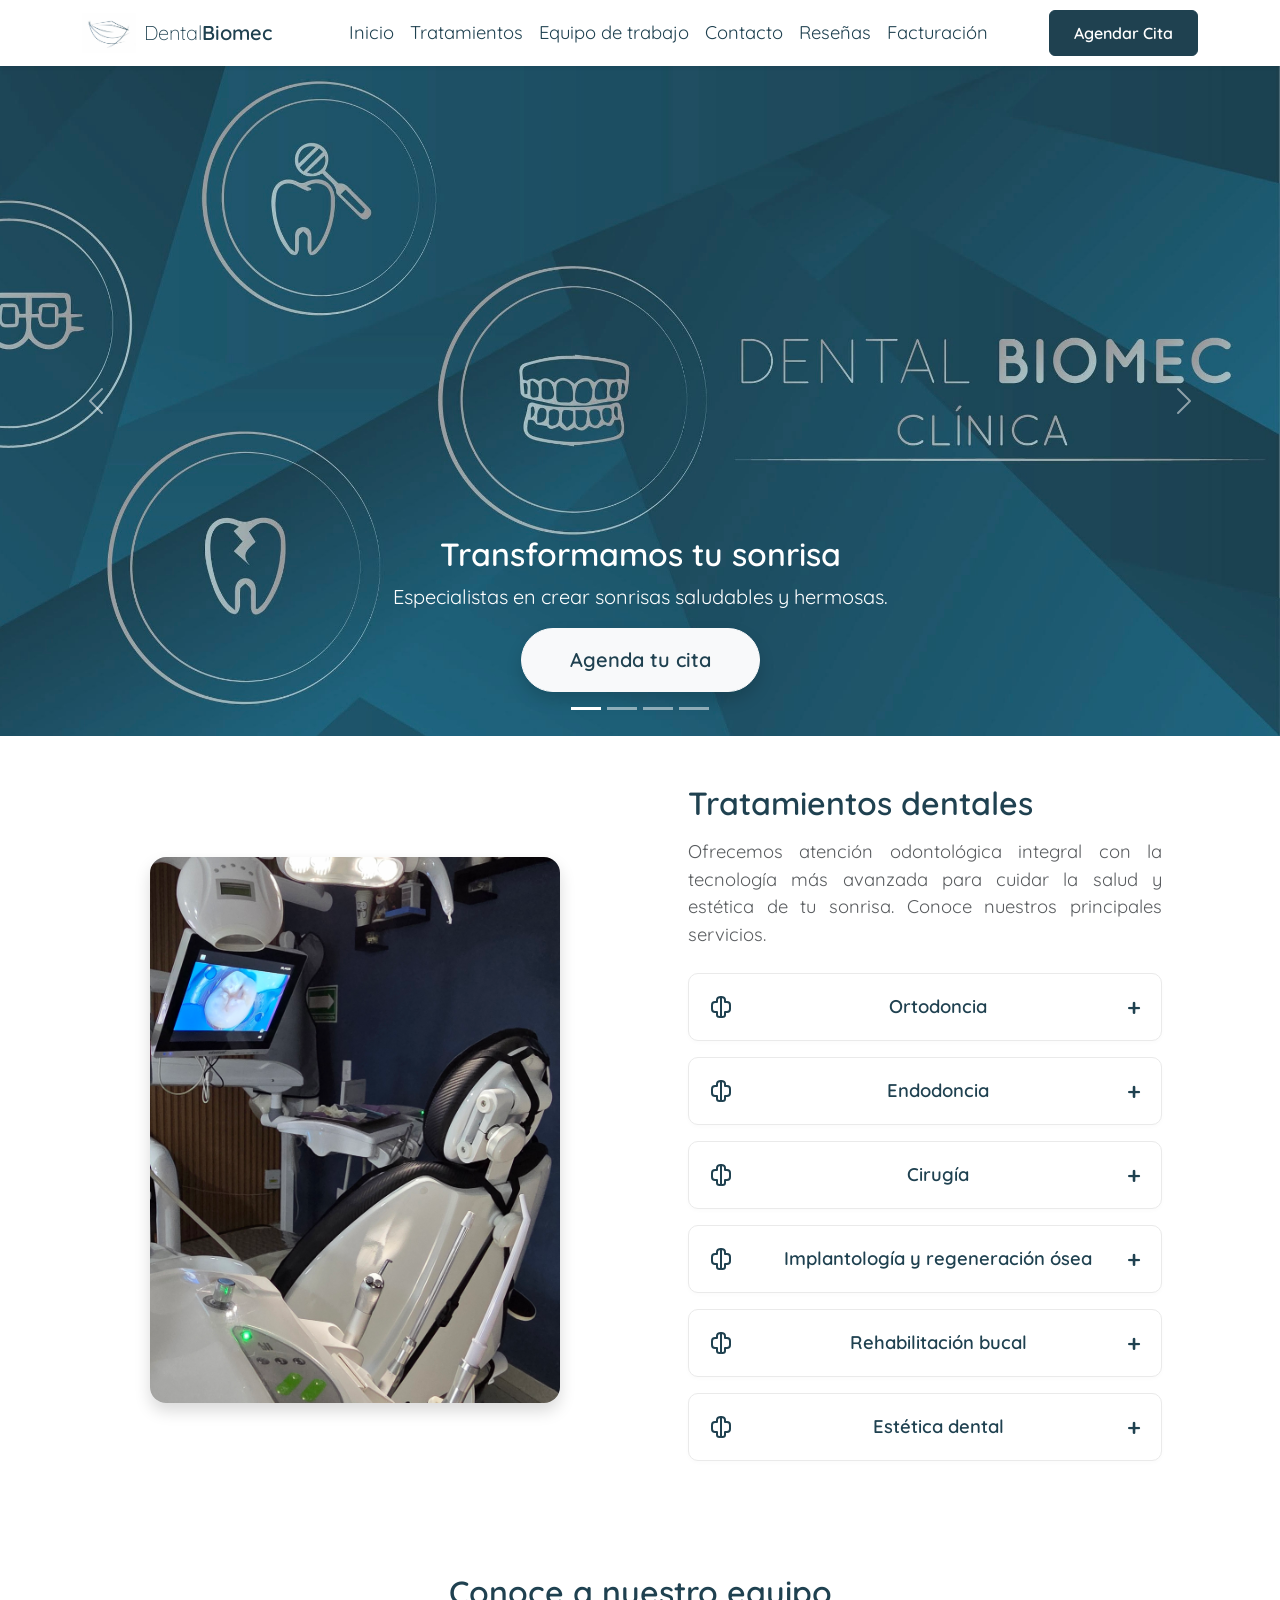
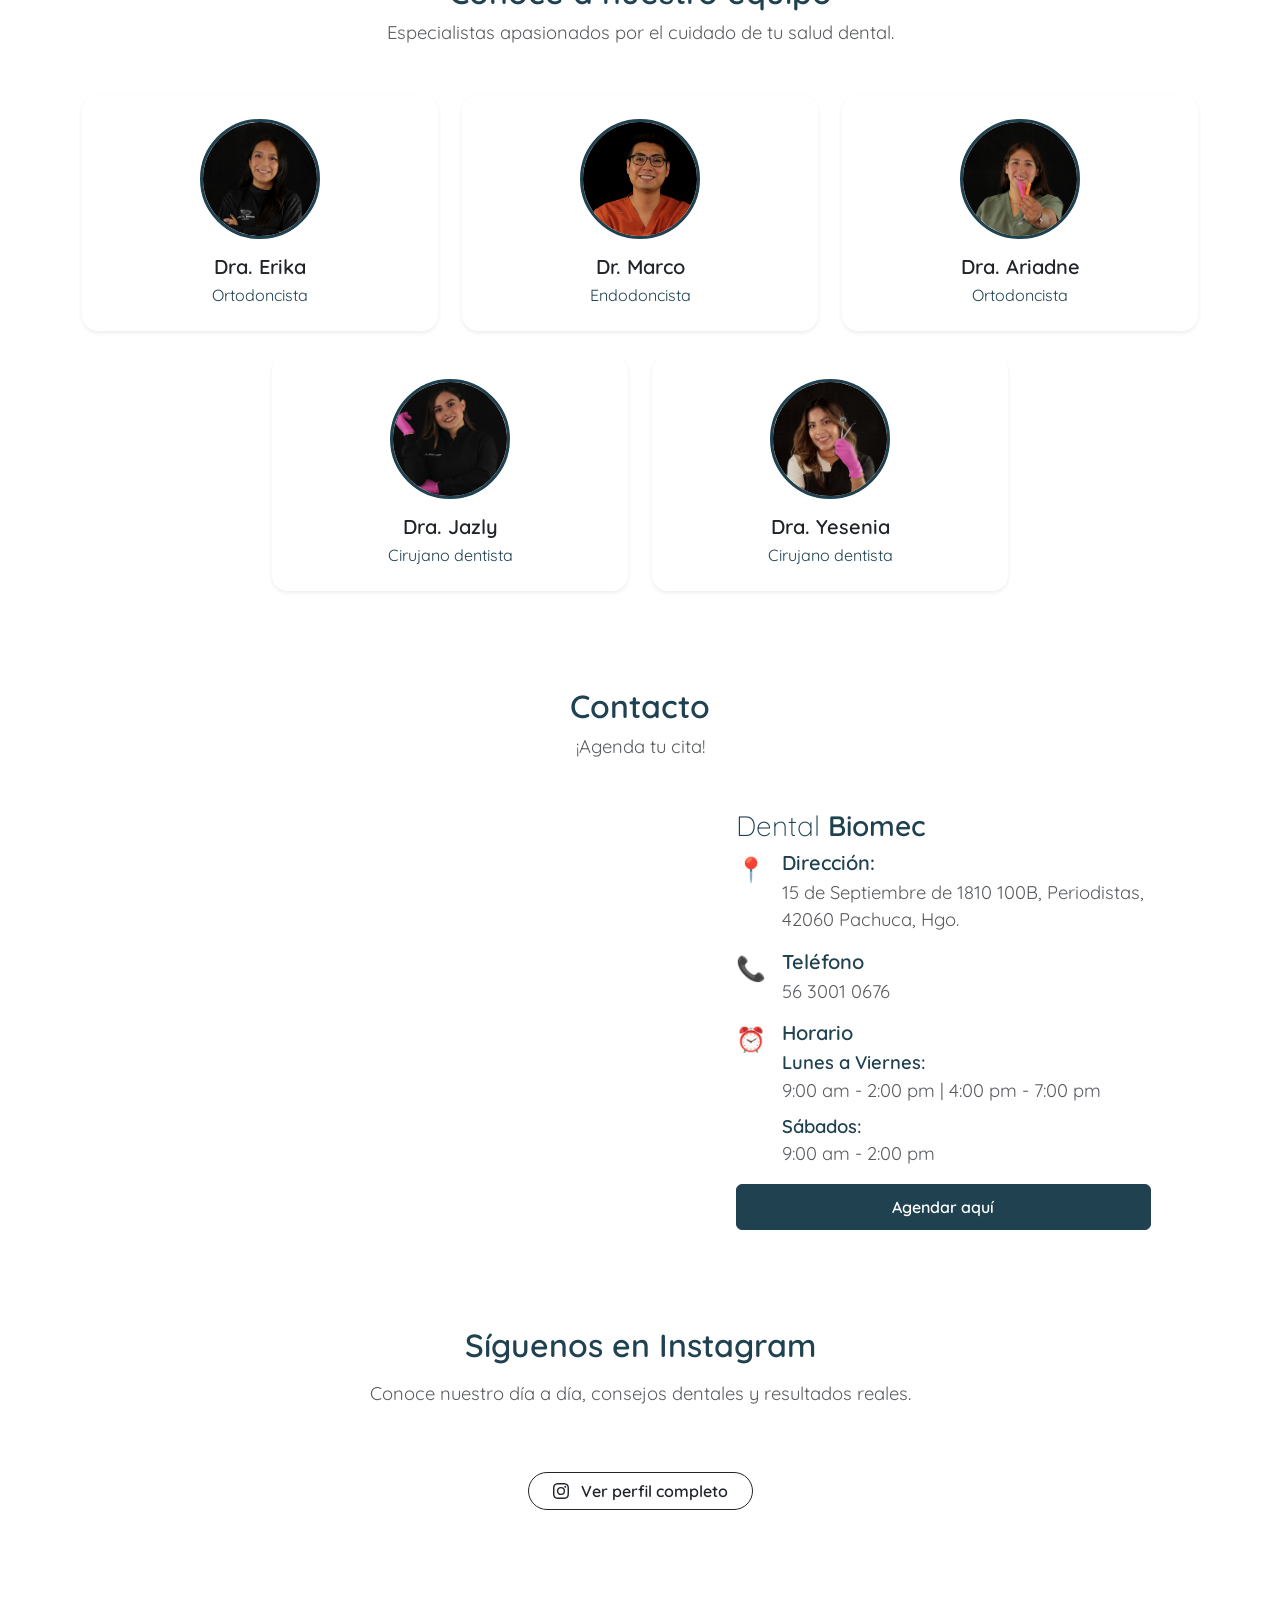
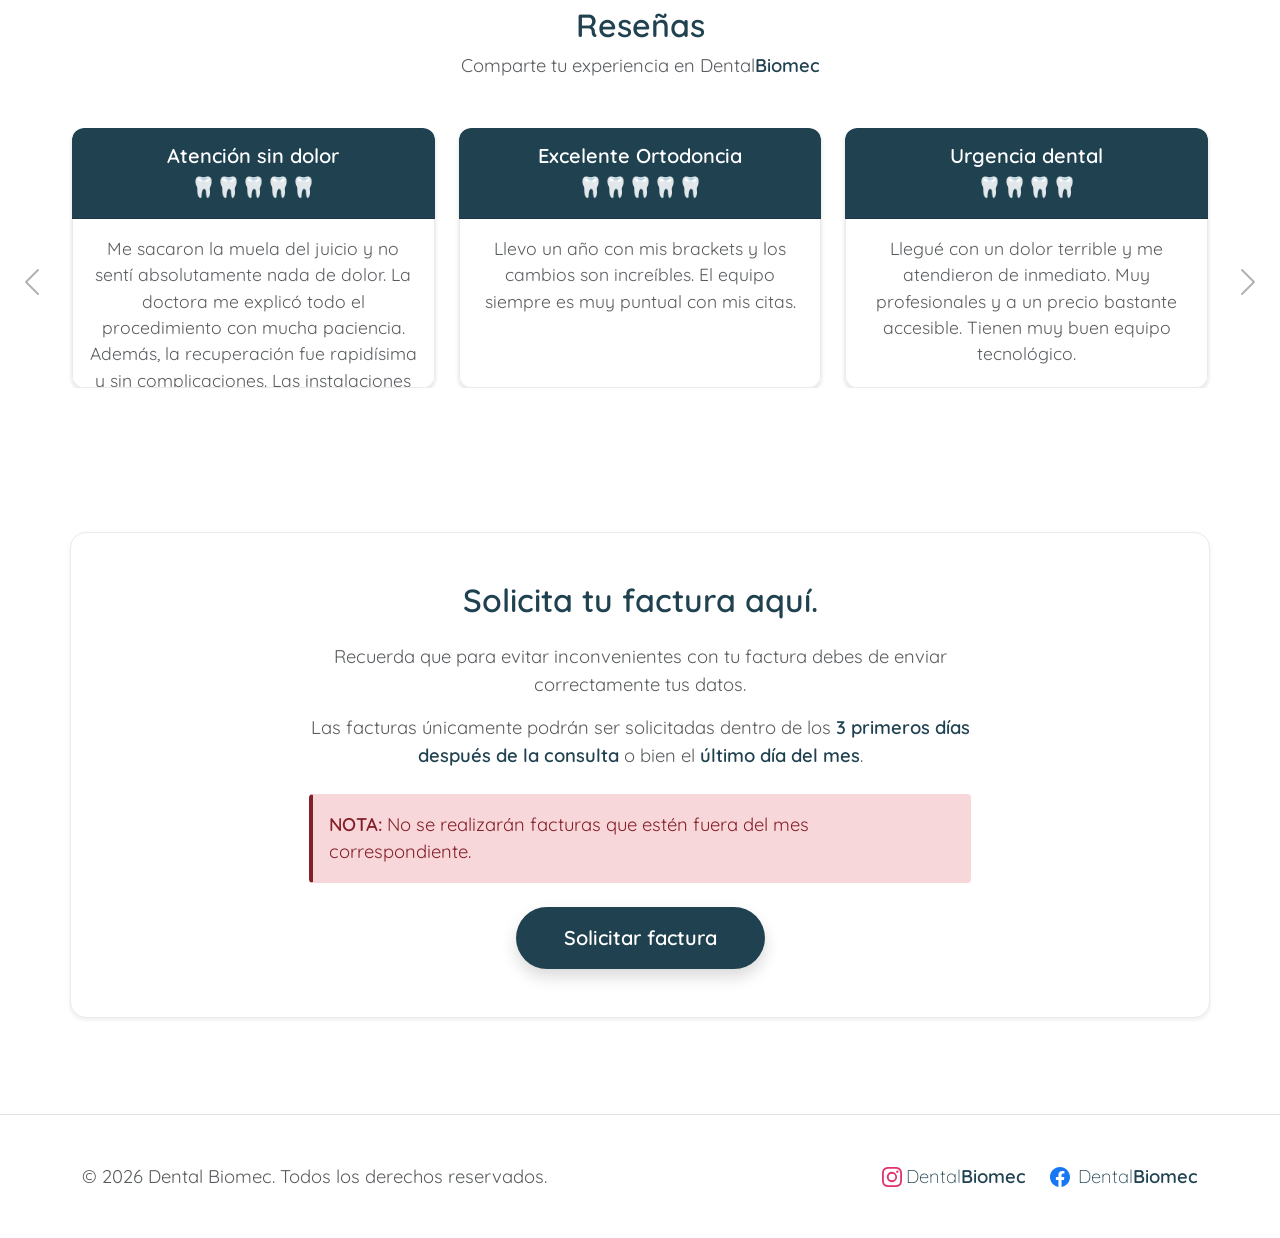
==== index.html @ e4c24759 "feat: integración de carrusel de reseñas y formulario para netlify" ====
<!DOCTYPE html>
<html lang="es">
<head>
    <meta charset="UTF-8">
    <meta name="viewport" content="width=device-width, initial-scale=1.0">
    <title>DentalBiomec</title>
    <link rel="icon" href="assets/Logo Favicon.jpeg" type="image/jpeg">
    <!-- Google Fonts: Quicksand -->
    <link rel="preconnect" href="https://fonts.googleapis.com">
    <link rel="preconnect" href="https://fonts.gstatic.com" crossorigin>
    <link href="https://fonts.googleapis.com/css2?family=Quicksand:wght@300;400;600;700&display=swap" rel="stylesheet">
    <!-- Bootstrap 5 -->
    <link href="https://cdn.jsdelivr.net/npm/bootstrap@5.3.2/dist/css/bootstrap.min.css" rel="stylesheet">
    <!-- Hoja de estilos personalizada -->
    <link rel="stylesheet" href="css/style.css">
</head>
<body>

    <!-- NavBar -->
    <nav class="navbar navbar-expand-lg bg-light sticky-top shadow-sm">
        <div class="container">
            <a class="navbar-brand fw-bold d-flex align-items-center" href="#">
                <img src="assets/Cubrebocas1.jpg" alt="Logo Dental Biomec" height="40" class="me-2">
                <span class="fw-light">Dental</span> <span class="fw-biomec">Biomec</span>
            </a>
            <button class="navbar-toggler" type="button" data-bs-toggle="collapse" data-bs-target="#navbarNav">
                <span class="navbar-toggler-icon"></span>
            </button>
            <div class="collapse navbar-collapse" id="navbarNav">
                <ul class="navbar-nav mx-auto text-center mb-2 mb-lg-0">
                    <li class="nav-item"><a class="nav-link" href="#inicio">Inicio</a></li>
                    <li class="nav-item"><a class="nav-link" href="#tratamientos">Tratamientos</a></li>
                    <li class="nav-item"><a class="nav-link" href="#equipo">Equipo de trabajo</a></li>
                    <li class="nav-item"><a class="nav-link" href="#contacto">Contacto</a></li>
                    <li class="nav-item"><a class="nav-link" href="#resenas">Reseñas</a></li>
                    <li class="nav-item"><a class="nav-link" href="#facturacion">Facturación</a></li>
                </ul>
                <div class="d-flex justify-content-center mt-3 mt-lg-0">
                    <a href="https://api.whatsapp.com/send?phone=525630010676&text=Hola!%0AMe%20interesa%20agendar%20una%20cita" target="_blank" class="btn btn-primary fw-bold">Agendar Cita</a>
                </div>
            </div>
        </div>
    </nav>

    <!-- Hero -->
    <section id="inicio" class="p-0">
        <div id="heroCarousel" class="carousel slide" data-bs-ride="carousel" data-bs-pause="hover">
            <div class="carousel-indicators">
                <button type="button" data-bs-target="#heroCarousel" data-bs-slide-to="0" class="active" aria-current="true" aria-label="Slide 1"></button>
                <button type="button" data-bs-target="#heroCarousel" data-bs-slide-to="1" aria-label="Slide 2"></button>
                <button type="button" data-bs-target="#heroCarousel" data-bs-slide-to="2" aria-label="Slide 3"></button>
                <button type="button" data-bs-target="#heroCarousel" data-bs-slide-to="3" aria-label="Slide 4"></button>
            </div>
            <!-- Imágenes -->
            <div class="carousel-inner">
                <!-- Slide 1 -->
                <div class="carousel-item active">
                    <picture>
                        <source media="(max-width: 768px)" srcset="assets/hero1-movil.jpg">
                        <img src="assets/hero1-escritorio.jpg" class="d-block w-100 media-carrusel" alt="Dental Biomec">
                    </picture>
                    <div class="carousel-caption d-flex flex-column justify-content-end align-items-center h-100" style="padding-bottom: 0.5rem;">
                        <h2 class="fw-bold text-white mb-2 d-none d-md-block">Transformamos tu sonrisa</h2>
                        <p class="fs-5 mb-0 text-white d-none d-md-block">Especialistas en crear sonrisas saludables y hermosas.</p>
                        <div class="mt-3 mb-3">
                            <a href="https://api.whatsapp.com/send?phone=525630010676&text=Hola!%0AMe%20interesa%20agendar%20una%20cita." target="_blank" class="btn btn-light btn-lg fw-bold px-5 py-3 rounded-pill shadow stretched-link" style="color: var(--azul-logo);">Agenda tu cita</a>
                        </div>
                    </div>
                </div>
                <!-- Slide 2 -->
                <div class="carousel-item">
                    <video src="assets/hero2-movil.mp4" class="d-block w-100 d-md-none media-carrusel" autoplay loop muted playsinline></video>
                    <video src="assets/hero2-escritorio.mp4" class="d-block w-100 d-none d-md-block" autoplay loop muted playsinline style="aspect-ratio:  1200 / 628;object-fit: cover;"></video>
                    <a href="https://api.whatsapp.com/send?phone=525630010676&text=Hola!%0AQuiero%20informaci%C3%B3n%20sobre%20la%20promoci%C3%B3n%20de%20Limpieza%20Dental." target="_blank" class="stretched-link"></a>
                    <div class="carousel-caption d-none d-md-block" style="bottom: 12%;">
                        <span class="btn btn-light btn-lg fw-bold px-5 py-3 rounded-pill shadow">Información</span>
                    </div>
                </div>
                <!-- Slide 3 -->
                <div class="carousel-item">
                    <video src="assets/hero3-movil.mp4" class="d-block w-100 d-md-none media-carrusel" autoplay loop muted playsinline></video>
                    <video src="assets/hero3-escritorio.mp4" class="d-block w-100 d-none d-md-block" autoplay loop muted playsinline style="aspect-ratio:  1200 / 628;object-fit: cover;"></video>
                    <a href="https://api.whatsapp.com/send?phone=525630010676&text=Hola!%0AQuiero%20informaci%C3%B3n%20sobre%20la%20promoci%C3%B3n%20de%20la%20Cirug%C3%ADa%20de%203er%20Molar." target="_blank" class="stretched-link"></a>
                    <div class="carousel-caption d-none d-md-block" style="bottom: 10%;">
                        <span class="btn btn-light btn-lg fw-bold px-5 py-3 rounded-pill shadow">Información</span>
                    </div>
                </div>
                <!-- Slide 4 -->
                <div class="carousel-item">
                    <video src="assets/hero4-movil.mp4" class="d-block w-100 d-md-none media-carrusel" autoplay loop muted playsinline></video>
                    <video src="assets/hero4-escritorio.mp4" class="d-block w-100 d-none d-md-block" autoplay loop muted playsinline style="aspect-ratio:  1200 / 628;object-fit: cover;"></video>
                    <a href="https://api.whatsapp.com/send?phone=525630010676&text=Hola!%0AQuiero%20informaci%C3%B3n%20sobre%20la%20promoci%C3%B3n%20de%20Ortodoncia." target="_blank" class="stretched-link"></a>
                    <div class="carousel-caption d-none d-md-block" style="bottom: 18%; margin-left: 7%;">
                        <span class="btn btn-light btn-lg fw-bold px-4 py-2 rounded-pill shadow">Información</span>
                    </div>
                </div>
            </div>

            <!-- Controles -->
            <button class="carousel-control-prev" type="button" data-bs-target="#heroCarousel" data-bs-slide="prev">
                <span class="carousel-control-prev-icon" aria-hidden="true"></span>
                <span class="visually-hidden">Anterior</span>
            </button>
            <button class="carousel-control-next" type="button" data-bs-target="#heroCarousel" data-bs-slide="next">
                <span class="carousel-control-next-icon" aria-hidden="true"></span>
                <span class="visually-hidden">Siguiente</span>
            </button>
            
        </div>
    </section>

    <!-- SECCIONES (Servicios, Casos, etc.) -->
     <!--  Tratamientos -->
    <section id="tratamientos" class="py-5 bg-white">
        <div class="container">
            <div class="row align-items-center">
                <div class="col-lg-6 mb-4 mb-lg-0 order-2 order-lg-1 text-center">
                    <img src="assets/fotoTratamientos.jpg" alt="Tratamientos" class="img-menu-tratamientos shadow">
                </div>
                <div class="col-lg-6 px-lg-5 order-1 order-lg-2 mb-4 mb-lg-0">
                    <h2 class="fw-bold mb-3">Tratamientos dentales</h2>
                    <p class="text-muted texto-justificado mb-4">
                        Ofrecemos atención odontológica integral con la tecnología más avanzada para cuidar la salud y estética de tu sonrisa. Conoce nuestros principales servicios.
                    </p>

                    <ul class="list-unstyled">
                        <li class="mb-3">
                            <a href="#" class="btn-tratamiento" data-bs-toggle="modal" data-bs-target="#modalOrtodoncia">
                                <svg xmlns="http://www.w3.org/2000/svg" width="24" height="24" viewBox="0 0 24 24" fill="none" stroke="currentColor" stroke-width="2" stroke-linecap="round" stroke-linejoin="round" class="me-3 text-detalle flex-shrink-0"><path d="M12 2C9.5 2 8 3 8 5V7H6C4 7 3 8 3 10V14C3 16 4 17 6 17H8V20C8 21.5 9.5 22 10.5 22H11C11.5 22 12 21.5 12 21C12 21.5 12.5 22 13 22H13.5C14.5 22 16 21.5 16 20V17H18C20 17 21 16 21 14V10C21 8 20 7 18 7H16V5C16 3 14.5 2 12 2Z"></path><path d="M12 2V22"></path></svg>
                                <span class="fw-bold texto-tratamiento">Ortodoncia</span>
                                <span class="fs-4 fw-bold text-detalle">+</span>
                            </a>
                        </li>
                        <li class="mb-3">
                            <a href="#" class="btn-tratamiento" data-bs-toggle="modal" data-bs-target="#modalEndodoncia">
                                <svg xmlns="http://www.w3.org/2000/svg" width="24" height="24" viewBox="0 0 24 24" fill="none" stroke="currentColor" stroke-width="2" stroke-linecap="round" stroke-linejoin="round" class="me-3 text-detalle flex-shrink-0"><path d="M12 2C9.5 2 8 3 8 5V7H6C4 7 3 8 3 10V14C3 16 4 17 6 17H8V20C8 21.5 9.5 22 10.5 22H11C11.5 22 12 21.5 12 21C12 21.5 12.5 22 13 22H13.5C14.5 22 16 21.5 16 20V17H18C20 17 21 16 21 14V10C21 8 20 7 18 7H16V5C16 3 14.5 2 12 2Z"></path><path d="M12 2V22"></path></svg>
                                <span class="fw-bold texto-tratamiento">Endodoncia</span>
                                <span class="fs-4 fw-bold text-detalle">+</span>
                            </a>
                        </li>
                        <li class="mb-3">
                            <a href="#" class="btn-tratamiento" data-bs-toggle="modal" data-bs-target="#modalCirugia">
                                <svg xmlns="http://www.w3.org/2000/svg" width="24" height="24" viewBox="0 0 24 24" fill="none" stroke="currentColor" stroke-width="2" stroke-linecap="round" stroke-linejoin="round" class="me-3 text-detalle flex-shrink-0"><path d="M12 2C9.5 2 8 3 8 5V7H6C4 7 3 8 3 10V14C3 16 4 17 6 17H8V20C8 21.5 9.5 22 10.5 22H11C11.5 22 12 21.5 12 21C12 21.5 12.5 22 13 22H13.5C14.5 22 16 21.5 16 20V17H18C20 17 21 16 21 14V10C21 8 20 7 18 7H16V5C16 3 14.5 2 12 2Z"></path><path d="M12 2V22"></path></svg>
                                <span class="fw-bold texto-tratamiento">Cirugía</span>
                                <span class="fs-4 fw-bold text-detalle">+</span>
                            </a>
                        </li>
                        <li class="mb-3">
                            <a href="#" class="btn-tratamiento" data-bs-toggle="modal" data-bs-target="#modalImplantologia">
                                <svg xmlns="http://www.w3.org/2000/svg" width="24" height="24" viewBox="0 0 24 24" fill="none" stroke="currentColor" stroke-width="2" stroke-linecap="round" stroke-linejoin="round" class="me-3 text-detalle flex-shrink-0"><path d="M12 2C9.5 2 8 3 8 5V7H6C4 7 3 8 3 10V14C3 16 4 17 6 17H8V20C8 21.5 9.5 22 10.5 22H11C11.5 22 12 21.5 12 21C12 21.5 12.5 22 13 22H13.5C14.5 22 16 21.5 16 20V17H18C20 17 21 16 21 14V10C21 8 20 7 18 7H16V5C16 3 14.5 2 12 2Z"></path><path d="M12 2V22"></path></svg>
                                <span class="fw-bold texto-tratamiento">Implantología y regeneración ósea</span>
                                <span class="fs-4 fw-bold text-detalle">+</span>
                            </a>
                        </li>
                        <li class="mb-3">
                            <a href="#" class="btn-tratamiento" data-bs-toggle="modal" data-bs-target="#modalRehabilitacionBucal">
                                <svg xmlns="http://www.w3.org/2000/svg" width="24" height="24" viewBox="0 0 24 24" fill="none" stroke="currentColor" stroke-width="2" stroke-linecap="round" stroke-linejoin="round" class="me-3 text-detalle flex-shrink-0"><path d="M12 2C9.5 2 8 3 8 5V7H6C4 7 3 8 3 10V14C3 16 4 17 6 17H8V20C8 21.5 9.5 22 10.5 22H11C11.5 22 12 21.5 12 21C12 21.5 12.5 22 13 22H13.5C14.5 22 16 21.5 16 20V17H18C20 17 21 16 21 14V10C21 8 20 7 18 7H16V5C16 3 14.5 2 12 2Z"></path><path d="M12 2V22"></path></svg>
                                <span class="fw-bold texto-tratamiento">Rehabilitación bucal</span>
                                <span class="fs-4 fw-bold text-detalle">+</span>
                            </a>
                        </li>
                        <li class="mb-3">
                            <a href="#" class="btn-tratamiento" data-bs-toggle="modal" data-bs-target="#modalEstetica">
                                <svg xmlns="http://www.w3.org/2000/svg" width="24" height="24" viewBox="0 0 24 24" fill="none" stroke="currentColor" stroke-width="2" stroke-linecap="round" stroke-linejoin="round" class="me-3 text-detalle flex-shrink-0"><path d="M12 2C9.5 2 8 3 8 5V7H6C4 7 3 8 3 10V14C3 16 4 17 6 17H8V20C8 21.5 9.5 22 10.5 22H11C11.5 22 12 21.5 12 21C12 21.5 12.5 22 13 22H13.5C14.5 22 16 21.5 16 20V17H18C20 17 21 16 21 14V10C21 8 20 7 18 7H16V5C16 3 14.5 2 12 2Z"></path><path d="M12 2V22"></path></svg>
                                <span class="fw-bold texto-tratamiento">Estética dental</span>
                                <span class="fs-4 fw-bold text-detalle">+</span>
                            </a>
                        </li>
                    </ul>
                </div>
            </div>
        </div>

        <!-- Modales -->
        <!-- Modal Ortodoncia -->
        <div class="modal fade" id="modalOrtodoncia" tabindex="-1" aria-hidden="true">
            <div class="modal-dialog modal-lg modal-dialog-centered">
                <div class="modal-content border-0 shadow">                    
                    <div class="modal-header align-items-center text-white py-3 position-relative" style="background-color: var(--azul-logo);">
                        <div class="w-100 text-center">
                            <h5 class="modal-title fw-bold mb-0">Ortodoncia</h5>
                        </div>
                        <button type="button" class="btn-close btn-close-white" data-bs-dismiss="modal" aria-label="Cerrar"></button>
                    </div>
                    <div class="modal-body p-4 texto-justificado">
                        <p class="text-muted mb-4">
                            Contamos con diferentes alternativas de tratamiento, adaptadas a las necesidades de cada paciente, sus objetivos y las características de su sonrisa. Selecciona una opción para conocer más:
                        </p>
                        <div class="row g-2 mt-4">
                            <div class="col-6 col-md-3">
                                <button class="btn btn-institucional w-100 h-100 py-2 px-3 shadow-sm fw-bold d-flex justify-content-between align-items-center" style="font-size: 1.2rem;" data-bs-toggle="modal" data-bs-target="#modalMetalicos">
                                    <span>Metálicos</span>
                                    <span class="fs-5 lh-1">+</span>
                                </button>
                            </div>
                            <div class="col-6 col-md-3">
                                <button class="btn btn-institucional w-100 h-100 py-2 px-3 shadow-sm fw-bold d-flex justify-content-between align-items-center" style="font-size: 1.2rem;" data-bs-toggle="modal" data-bs-target="#modalEsteticos">
                                    <span>Estéticos</span>
                                    <span class="fs-5 lh-1">+</span>
                                </button>
                            </div>
                            <div class="col-6 col-md-3">
                                <button class="btn btn-institucional w-100 h-100 py-2 px-3 shadow-sm fw-bold d-flex justify-content-between align-items-center" style="font-size: 1.2rem;" data-bs-toggle="modal" data-bs-target="#modalAutoligados">
                                    <span>Autoligados</span>
                                    <span class="fs-5 lh-1">+</span>
                                </button>
                            </div>
                            <div class="col-6 col-md-3">
                                <button class="btn btn-institucional w-100 h-100 py-2 px-3 shadow-sm fw-bold d-flex justify-content-between align-items-center" style="font-size: 1.2rem;" data-bs-toggle="modal" data-bs-target="#modalAlineadores">
                                    <span>Alineadores</span>
                                    <span class="fs-5 lh-1">+</span>
                                </button>
                            </div>
                        </div>
                    </div>
                </div>
            </div>
        </div>
        <!-- Sub-modales de brackets -->
        <!-- Sub-modal Metálicos -->
        <div class="modal fade" id="modalMetalicos" tabindex="-1" aria-hidden="true">
            <div class="modal-dialog modal-dialog-centered modal-lg">
                <div class="modal-content border-0 shadow">
                    <div class="modal-header text-white position-relative py-3" style="background-color: var(--azul-logo);">
                        <div class="w-100 text-center">
                            <h5 class="modal-title fw-bold mb-0">Brackets Metálicos</h5>
                        </div>
                        <button type="button" class="btn-close btn-close-white position-absolute top-50 translate-middle-y end-0 me-3 m-0" data-bs-dismiss="modal" aria-label="Cerrar"></button>
                    </div>
                    <div class="modal-body p-4">
                        <div class="row align-items-center">
                            <div class="col-md-7 mb-4 mb-md-0 texto-justificado">
                                <p class="text-muted mb-4">Una opción eficaz y versátil para corregir diferentes problemas de alineación dental y mordida.</p>
                            </div>
                            <div class="col-md-5 text-center">
                                <img src="assets/fotoMetalicos.jpg" class="img-fluid rounded-4 shadow-sm" alt="Brackets Metálicos">
                            </div>
                        </div>
                        <div class="text-center mt-4">
                            <button class="btn btn-institucional btn-sm fw-bold px-3 py-2" style="font-size: 1.1rem;" data-bs-toggle="modal" data-bs-target="#modalOrtodoncia">
                                Volver a Ortodoncia
                            </button>
                        </div>
                    </div>
                </div>
            </div>
        </div>
        <!-- Sub-modal Estéticos -->
        <div class="modal fade" id="modalEsteticos" tabindex="-1" aria-hidden="true">
            <div class="modal-dialog modal-dialog-centered modal-lg">
                <div class="modal-content border-0 shadow">
                    <div class="modal-header text-white position-relative py-3" style="background-color: var(--azul-logo);">
                        <div class="w-100 text-center">
                            <h5 class="modal-title fw-bold mb-0">Brackets Estéticos</h5>
                        </div>
                        <button type="button" class="btn-close btn-close-white position-absolute top-50 translate-middle-y end-0 me-3 m-0" data-bs-dismiss="modal" aria-label="Cerrar"></button>
                    </div>
                    <div class="modal-body p-4">
                        <div class="row align-items-center">
                            <div class="col-md-7 mb-4 mb-md-0 texto-justificado">
                                <p class="text-muted mb-4">Diseñados para ofrecer una apariencia más discreta durante el tratamiento.</p>
                            </div>
                            <div class="col-md-5 text-center">
                                <img src="assets/fotoEsteticos.jpg" class="img-fluid rounded-4 shadow-sm" alt="Brackets Estéticos">
                            </div>
                        </div>
                        <div class="text-center mt-4">
                            <button class="btn btn-institucional btn-sm fw-bold px-3 py-2" style="font-size: 1.1rem;" data-bs-toggle="modal" data-bs-target="#modalOrtodoncia">
                                Volver a Ortodoncia
                            </button>
                        </div>
                    </div>
                </div>
            </div>
        </div>
        <!-- Sub-modal Autoligados -->
        <div class="modal fade" id="modalAutoligados" tabindex="-1" aria-hidden="true">
            <div class="modal-dialog modal-dialog-centered modal-lg">
                <div class="modal-content border-0 shadow">
                    <div class="modal-header text-white position-relative py-3" style="background-color: var(--azul-logo);">
                        <div class="w-100 text-center">
                            <h5 class="modal-title fw-bold mb-0">Brackets Autoligados</h5>
                        </div>
                        <button type="button" class="btn-close btn-close-white position-absolute top-50 translate-middle-y end-0 me-3 m-0" data-bs-dismiss="modal" aria-label="Cerrar"></button>
                    </div>
                    <div class="modal-body p-4">
                        <div class="row align-items-center">
                            <div class="col-md-7 mb-4 mb-md-0 texto-justificado">
                                <p class="text-muted mb-4">Utilizan un sistema de sujeción del arco que puede facilitar determinados aspectos de la mecánica ortodóntica.</p>
                            </div>
                            <div class="col-md-5 text-center">
                                <img src="assets/fotoAutoligados.jpg" class="img-fluid rounded-4 shadow-sm" alt="Brackets Autoligados">
                            </div>
                        </div>
                        <div class="text-center mt-4">
                            <button class="btn btn-institucional btn-sm fw-bold px-3 py-2" style="font-size: 1.1rem;" data-bs-toggle="modal" data-bs-target="#modalOrtodoncia">
                                Volver a Ortodoncia
                            </button>
                        </div>
                    </div>
                </div>
            </div>
        </div>
        <!-- Sub-modal Alineadores -->
        <div class="modal fade" id="modalAlineadores" tabindex="-1" aria-hidden="true">
            <div class="modal-dialog modal-dialog-centered modal-lg">
                <div class="modal-content border-0 shadow">
                    <div class="modal-header text-white position-relative py-3" style="background-color: var(--azul-logo);">
                        <div class="w-100 text-center">
                            <h5 class="modal-title fw-bold mb-0">Alineadores Transparentes</h5>
                        </div>
                        <button type="button" class="btn-close btn-close-white position-absolute top-50 translate-middle-y end-0 me-3 m-0" data-bs-dismiss="modal" aria-label="Cerrar"></button>
                    </div>
                    <div class="modal-body p-4">
                        <div class="row align-items-center">
                            <div class="col-md-7 mb-4 mb-md-0 texto-justificado">
                                <p class="text-muted mb-4">Una alternativa removible y discreta que permite mover los dientes de manera progresiva mediante férulas personalizadas.</p>
                            </div>
                            <div class="col-md-5 text-center">
                                <img src="assets/fotoAlineadores.jpg" class="img-fluid rounded-4 shadow-sm" alt="Alineadores Transparentes">
                            </div>
                        </div>
                        <div class="text-center mt-4">
                            <button class="btn btn-institucional btn-sm fw-bold px-3 py-2" style="font-size: 1.1rem;" data-bs-toggle="modal" data-bs-target="#modalOrtodoncia">
                                Volver a Ortodoncia
                            </button>
                        </div>
                    </div>
                </div>
            </div>
        </div>

        <!-- Modal Endodoncia -->
        <div class="modal fade" id="modalEndodoncia" tabindex="-1" aria-hidden="true">
            <div class="modal-dialog modal-lg modal-dialog-centered">
                <div class="modal-content border-0 shadow">                    
                    <div class="modal-header align-items-center text-white py-3 position-relative" style="background-color: var(--azul-logo);">
                        <div class="w-100 text-center">
                            <h5 class="modal-title fw-bold mb-0">Endodoncia</h5>
                        </div>
                        <button type="button" class="btn-close btn-close-white" data-bs-dismiss="modal" aria-label="Cerrar"></button>
                    </div>
                    <div class="modal-body p-4">
                        <div class="row align-items-center">
                            <div class="col-md-7 mb-4 mb-md-0 texto-justificado">
                                <p class="text-muted mb-4">
                                    Contamos con especialistas en <strong style="color: var(--texto-azul);">endodoncia</strong> dedicados al diagnóstico y tratamiento de las enfermedades que afectan la pulpa dental, con el objetivo de conservar tus dientes naturales siempre que sea posible.
                                </p>
                                <p class="text-muted mb-0">
                                    Mediante tratamientos especializados, como la endodoncia (tratamiento de conductos), buscamos eliminar la infección, aliviar las molestias y preservar la función del diente.
                                </p>
                            </div>
                            <div class="col-md-5 text-center">
                                <img src="assets/fotoEndodoncia.jpeg" class="img-tratamiento-modal rounded-4 shadow-sm" alt="Endodoncia">
                            </div>
                        </div>
                    </div>
                </div>
            </div>
        </div>
        <!-- Modal Cirugía -->
        <div class="modal fade" id="modalCirugia" tabindex="-1" aria-hidden="true">
            <div class="modal-dialog modal-lg modal-dialog-centered">
                <div class="modal-content border-0 shadow">                    
                    <div class="modal-header align-items-center text-white py-3 position-relative" style="background-color: var(--azul-logo);">
                        <div class="w-100 text-center">
                            <h5 class="modal-title fw-bold mb-0">Cirugía</h5>
                        </div>
                        <button type="button" class="btn-close btn-close-white" data-bs-dismiss="modal" aria-label="Cerrar"></button>
                    </div>
                    <div class="modal-body p-4">
                        <div class="row align-items-center">
                            <div class="col-md-7 mb-4 mb-md-0 texto-justificado">
                                <p class="text-muted mb-4">
                                    Algunas condiciones dentales requieren procedimientos quirúrgicos para cuidar tu salud y prevenir complicaciones. Entre los procedimientos que podemos atender se encuentran:
                                </p>
                                <ul class="list-unstyled text-muted mb-4">
                                    <li class="mb-3 d-flex align-items-start">
                                        <svg class="me-2 mt-1 flex-shrink-0" style="color: var(--azul-logo);" width="18" height="18" viewBox="0 0 16 16" fill="currentColor" xmlns="http://www.w3.org/2000/svg">
                                            <path fill-rule="evenodd" d="M10.97 4.97a.75.75 0 0 1 1.07 1.05l-3.99 4.99a.75.75 0 0 1-1.08.02L4.324 8.384a.75.75 0 1 1 1.06-1.06l2.094 2.093 3.473-4.425a.267.267 0 0 1 .02-.022z"/>
                                        </svg>
                                        <span><strong style="color: var(--texto-azul);">Extracción de terceros molares</strong> o muelas del juicio.</span>
                                    </li>
                                    <li class="mb-3 d-flex align-items-start">
                                        <svg class="me-2 mt-1 flex-shrink-0" style="color: var(--azul-logo);" width="18" height="18" viewBox="0 0 16 16" fill="currentColor" xmlns="http://www.w3.org/2000/svg">
                                            <path fill-rule="evenodd" d="M10.97 4.97a.75.75 0 0 1 1.07 1.05l-3.99 4.99a.75.75 0 0 1-1.08.02L4.324 8.384a.75.75 0 1 1 1.06-1.06l2.094 2.093 3.473-4.425a.267.267 0 0 1 .02-.022z"/>
                                        </svg>
                                        <span><strong style="color: var(--texto-azul);">Cirugía para la extracción de dientes retenidos</strong>, según valoración.</span>
                                    </li>
                                    <li class="mb-0 d-flex align-items-start">
                                        <svg class="me-2 mt-1 flex-shrink-0" style="color: var(--azul-logo);" width="18" height="18" viewBox="0 0 16 16" fill="currentColor" xmlns="http://www.w3.org/2000/svg">
                                            <path fill-rule="evenodd" d="M10.97 4.97a.75.75 0 0 1 1.07 1.05l-3.99 4.99a.75.75 0 0 1-1.08.02L4.324 8.384a.75.75 0 1 1 1.06-1.06l2.094 2.093 3.473-4.425a.267.267 0 0 1 .02-.022z"/>
                                        </svg>
                                        <span><strong style="color: var(--texto-azul);">Otros procedimientos quirúrgicos</strong> indicados de acuerdo con las necesidades de cada caso.</span>
                                    </li>
                                </ul>
                                <p class="text-muted mb-0">
                                    Te explicamos el procedimiento, los cuidados necesarios y las indicaciones para tu recuperación, buscando que te sientas informado y acompañado durante todo el proceso.
                                </p>
                            </div>
                            <div class="col-md-5 text-center">
                                <img src="assets/fotoCirugia.jpg" class="img-tratamiento-modal rounded-4 shadow-sm" alt="Cirugía">
                            </div>
                        </div>
                    </div>
                </div>
            </div>
        </div>
        <!-- Modal Implantología-->
        <div class="modal fade" id="modalImplantologia" tabindex="-1" aria-hidden="true">
            <div class="modal-dialog modal-lg modal-dialog-centered">
                <div class="modal-content border-0 shadow">                    
                    <div class="modal-header align-items-center text-white py-3 position-relative" style="background-color: var(--azul-logo);">
                        <div class="w-100 text-center">
                            <h5 class="modal-title fw-bold mb-0">Implantología y regeneración ósea</h5>
                        </div>
                        <button type="button" class="btn-close btn-close-white" data-bs-dismiss="modal" aria-label="Cerrar"></button>
                    </div>
                    <div class="modal-body p-4">
                        <div class="row align-items-center">
                            <div class="col-md-7 mb-4 mb-md-0 texto-justificado">
                                <p class="text-muted mb-4">
                                    La <strong style="color: var(--texto-azul);">implantología dental</strong> ofrece una alternativa para reemplazar dientes ausentes mediante implantes que funcionan como soporte para una rehabilitación dental. Su indicación depende de las condiciones de salud bucal, la cantidad y calidad del hueso disponible y las necesidades de cada paciente.
                                </p>
                                <p class="text-muted mb-0">
                                    Cuando existe una cantidad insuficiente de hueso para colocar un implante, la <strong style="color: var(--texto-azul);">regeneración ósea</strong> puede ser una opción para favorecer la recuperación del volumen óseo necesario, de acuerdo con las características de cada caso.
                                </p>
                            </div>
                            <div class="col-md-5 text-center">
                                <video src="assets/videoImplantologia.mp4" class="img-fluid rounded-4 shadow-sm" autoplay loop muted playsinline></video>
                            </div>
                        </div>
                    </div>
                </div>
            </div>
        </div>
        <!-- Modal Rehabilitación bucal-->
        <div class="modal fade" id="modalRehabilitacionBucal" tabindex="-1" aria-hidden="true">
            <div class="modal-dialog modal-lg modal-dialog-centered">
                <div class="modal-content border-0 shadow">                    
                    <div class="modal-header align-items-center text-white py-3 position-relative" style="background-color: var(--azul-logo);">
                        <div class="w-100 text-center">
                            <h5 class="modal-title fw-bold mb-0">Odontología general y rehabilitación</h5>
                        </div>
                        <button type="button" class="btn-close btn-close-white" data-bs-dismiss="modal" aria-label="Cerrar"></button>
                    </div>
                    <div class="modal-body p-4">
                        <div class="row align-items-center">
                            <div class="col-md-7 mb-4 mb-md-0 texto-justificado">
                                <p class="text-muted mb-4">
                                    La <strong style="color: var(--texto-azul);">odontología general</strong> se enfoca en la prevención, el diagnóstico y el tratamiento de los problemas más frecuentes de la salud bucal. La <strong style="color: var(--texto-azul);">rehabilitación oral</strong>, por su parte, busca recuperar la función, la forma y la integridad de los dientes que han sufrido daños o pérdida de estructura.
                                </p>
                                <p class="text-muted mb-0">
                                    Desde el tratamiento de caries y la colocación de resinas hasta las prótesis dentales y otros procedimientos restaurativos, nuestro objetivo es ayudarte a mantener una boca saludable y recuperar la comodidad al masticar y sonreír.
                                </p>
                            </div>
                            <div class="col-md-5 text-center">
                                <img src="assets/fotoRehabilitacion.jpg" class="img-tratamiento-modal rounded-4 shadow-sm" alt="Resinas">
                            </div>
                        </div>
                    </div>
                </div>
            </div>
        </div>
        <!-- Modal Estética dental -->
        <div class="modal fade" id="modalEstetica" tabindex="-1" aria-hidden="true">
            <div class="modal-dialog modal-lg modal-dialog-centered">
                <div class="modal-content border-0 shadow">                    
                    <div class="modal-header align-items-center text-white py-3 position-relative" style="background-color: var(--azul-logo);">
                        <div class="w-100 text-center">
                            <h5 class="modal-title fw-bold mb-0">Estética dental</h5>
                        </div>
                        <button type="button" class="btn-close btn-close-white" data-bs-dismiss="modal" aria-label="Cerrar"></button>
                    </div>
                    <div class="modal-body p-4">
                        <div class="row align-items-center">
                            <div class="col-md-7 mb-4 mb-md-0 texto-justificado">
                                <p class="text-muted mb-4">
                                    La estética dental reúne diferentes tratamientos orientados a mejorar la apariencia de la sonrisa, considerando la forma, el color, la proporción de los dientes y la relación entre los dientes y las encías. Contamos con diferentes opciones de tratamiento como:
                                </p>
                                <ul class="list-unstyled text-muted mb-0">
                                    <li class="mb-3 d-flex align-items-start">
                                        <svg class="me-2 mt-1 flex-shrink-0" style="color: var(--azul-logo);" width="18" height="18" viewBox="0 0 16 16" fill="currentColor" xmlns="http://www.w3.org/2000/svg">
                                            <path fill-rule="evenodd" d="M10.97 4.97a.75.75 0 0 1 1.07 1.05l-3.99 4.99a.75.75 0 0 1-1.08.02L4.324 8.384a.75.75 0 1 1 1.06-1.06l2.094 2.093 3.473-4.425a.267.267 0 0 1 .02-.022z"/>
                                        </svg>
                                        <span><strong style="color: var(--texto-azul);">Blanqueamiento dental</strong></span>
                                    </li>
                                    <li class="mb-3 d-flex align-items-start">
                                        <svg class="me-2 mt-1 flex-shrink-0" style="color: var(--azul-logo);" width="18" height="18" viewBox="0 0 16 16" fill="currentColor" xmlns="http://www.w3.org/2000/svg">
                                            <path fill-rule="evenodd" d="M10.97 4.97a.75.75 0 0 1 1.07 1.05l-3.99 4.99a.75.75 0 0 1-1.08.02L4.324 8.384a.75.75 0 1 1 1.06-1.06l2.094 2.093 3.473-4.425a.267.267 0 0 1 .02-.022z"/>
                                        </svg>
                                        <span><strong style="color: var(--texto-azul);">Diseño de sonrisa</strong></span>
                                    </li>
                                    <li class="mb-3 d-flex align-items-start">
                                        <svg class="me-2 mt-1 flex-shrink-0" style="color: var(--azul-logo);" width="18" height="18" viewBox="0 0 16 16" fill="currentColor" xmlns="http://www.w3.org/2000/svg">
                                            <path fill-rule="evenodd" d="M10.97 4.97a.75.75 0 0 1 1.07 1.05l-3.99 4.99a.75.75 0 0 1-1.08.02L4.324 8.384a.75.75 0 1 1 1.06-1.06l2.094 2.093 3.473-4.425a.267.267 0 0 1 .02-.022z"/>
                                        </svg>
                                        <span><strong style="color: var(--texto-azul);">Carillas dentales</strong></span>
                                    </li>
                                    <li class="mb-0 d-flex align-items-start">
                                        <svg class="me-2 mt-1 flex-shrink-0" style="color: var(--azul-logo);" width="18" height="18" viewBox="0 0 16 16" fill="currentColor" xmlns="http://www.w3.org/2000/svg">
                                            <path fill-rule="evenodd" d="M10.97 4.97a.75.75 0 0 1 1.07 1.05l-3.99 4.99a.75.75 0 0 1-1.08.02L4.324 8.384a.75.75 0 1 1 1.06-1.06l2.094 2.093 3.473-4.425a.267.267 0 0 1 .02-.022z"/>
                                        </svg>
                                        <span><strong style="color: var(--texto-azul);">Resinas estratificadas</strong></span>
                                    </li>
                                </ul>
                            </div>
                            <div class="col-md-5 text-center">
                                <img src="assets/fotoEstetica.jpg" class="img-tratamiento-modal rounded-4 shadow-sm" alt="Carillas"> 
                            </div>
                        </div>
                    </div>
                </div>
            </div>
        </div>
    </section>

    <!-- Equipo de trabajo -->
    <section id="equipo" class="py-5" style="background-color: var(--fondo-blanco);">
        <div class="container">
            <div class="text-center mb-5">
                <h2 class="fw-bold">Conoce a nuestro equipo</h2>
                <p class="text-muted">Especialistas apasionados por el cuidado de tu salud dental.</p>
            </div>

            <div class="row g-4 justify-content-center">
                <!-- Doctor 1 -->
                <div class="col-md-4">
                    <div class="card h-100 border-0 shadow-sm text-center py-4 rounded-4 card-equipo" data-bs-toggle="modal" data-bs-target="#modalDr1">
                        <img src="assets/fotoDr1.jpg" class="rounded-circle mx-auto mb-3 border border-3" alt="Dra. Erika" style="width: 120px; height: 120px; object-fit: cover; border-color: var(--azul-logo) !important;">
                        <div class="card-body p-0">
                            <h5 class="fw-bold mb-1">Dra. Erika</h5>
                            <p class="text-detalle small mb-0">Ortodoncista</p>
                        </div>
                    </div>
                </div>
                <!-- Doctor 2 -->
                <div class="col-md-4">
                    <div class="card h-100 border-0 shadow-sm text-center py-4 rounded-4 card-equipo" data-bs-toggle="modal" data-bs-target="#modalDr2">
                        <img src="assets/fotoDr2.jpeg" class="rounded-circle mx-auto mb-3 border border-3" alt="Dr. Marco" style="width: 120px; height: 120px; object-fit: cover; border-color: var(--azul-logo) !important;">
                        <div class="card-body p-0">
                            <h5 class="fw-bold mb-1">Dr. Marco</h5>
                            <p class="text-detalle small mb-0">Endodoncista</p>
                        </div>
                    </div>
                </div>
                <!-- Doctor 3 -->
                <div class="col-md-4">
                    <div class="card h-100 border-0 shadow-sm text-center py-4 rounded-4 card-equipo" data-bs-toggle="modal" data-bs-target="#modalDr3">
                        <img src="assets/fotoDr3.jpg" class="rounded-circle mx-auto mb-3 border border-3" alt="Dra. Ariadne" style="width: 120px; height: 120px; object-fit: cover; border-color: var(--azul-logo) !important;">
                        <div class="card-body p-0">
                            <h5 class="fw-bold mb-1">Dra. Ariadne</h5>
                            <p class="text-detalle small mb-0">Ortodoncista</p>
                        </div>
                    </div>
                </div>
                <!-- Doctor 4 -->
                <div class="col-md-4">
                    <div class="card h-100 border-0 shadow-sm text-center py-4 rounded-4 card-equipo" data-bs-toggle="modal" data-bs-target="#modalDr4">
                        <img src="assets/fotoDr4.jpg" class="rounded-circle mx-auto mb-3 border border-3" alt="Dra. Yaz" style="width: 120px; height: 120px; object-fit: cover; border-color: var(--azul-logo) !important;">
                        <div class="card-body p-0">
                            <h5 class="fw-bold mb-1">Dra. Jazly</h5>
                            <p class="text-detalle small mb-0">Cirujano dentista</p>
                        </div>
                    </div>
                </div>
                <!-- Doctor 5 -->
                <div class="col-md-4">
                    <div class="card h-100 border-0 shadow-sm text-center py-4 rounded-4 card-equipo" data-bs-toggle="modal" data-bs-target="#modalDr5">
                        <img src="assets/fotoDr5.jpg" class="rounded-circle mx-auto mb-3 border border-3" alt="Dra. Yesi" style="width: 120px; height: 120px; object-fit: cover; border-color: var(--azul-logo) !important;">
                        <div class="card-body p-0">
                            <h5 class="fw-bold mb-1">Dra. Yesenia</h5>
                            <p class="text-detalle small mb-0">Cirujano dentista</p>
                        </div>
                    </div>
                </div>
            </div>
        </div>

        <!-- Modales Doctores -->
        <!-- Modal Doctor 1 -->
        <div class="modal fade" id="modalDr1" tabindex="-1" aria-hidden="true">
            <div class="modal-dialog modal-lg modal-dialog-centered">
                <div class="modal-content border-0 shadow">
                    <div class="modal-header text-white position-relative py-3" style="background-color: var(--azul-logo);">
                        <div class="w-100 text-center">
                            <h3 class="modal-title fw-bold mb-1">Dra. Erika Mendieta Pérez</h3>
                            <small class="d-block mt-1" style="font-weight: 300; opacity: 0.9;">Ced. Prof.  10532376</small>
                        </div>
                        <button type="button" class="btn-close btn-close-white position-absolute top-50 translate-middle-y end-0 me-3 m-0" data-bs-dismiss="modal" aria-label="Cerrar"></button>
                    </div>
                    <div class="modal-body p-4">
                        <div class="row align-items-center">
                            <div class="col-md-5 mb-4 mb-md-0 text-center">
                                <img src="assets/fotoDr1.jpg" class="img-fluid rounded-4 shadow" alt="Dra. Erika" style="max-height: 300px; object-fit: cover;">
                            </div>
                            <div class="col-md-7 ps-md-4 texto-justificado">
                                <p class="text-muted mb-2">La Dra. Erika es Cirujano Dentista con formación especializada en Ortodoncia y Ortopedia Maxilofacial, con un enfoque orientado al diagnóstico integral y la planificación personalizada de cada tratamiento.</p>
                                <p class="text-muted mb-2">Cuenta con formación en sistemas de autoligado Damon Q e Insignia, certificación Invisalign Doctor México y diplomado en Odontología Estética. Asimismo, ha complementado su preparación con formación en la evaluación de la Articulación Temporomandibular (ATM).</p>
                                <p class="text-muted mb-2">Su práctica se enfoca en lograr sonrisas armónicas y funcionales, considerando la relación entre la oclusión dental y la salud articular como parte de la valoración previa al tratamiento de ortodoncia. Además, realiza tratamientos de estética dental, como carillas, buscando resultados que armonicen con las características y necesidades de cada paciente.</p>
                            </div>
                        </div>
                    </div>
                </div>
            </div>
        </div>
        <!-- Modal Doctor 2 -->
        <div class="modal fade" id="modalDr2" tabindex="-1" aria-hidden="true">
            <div class="modal-dialog modal-lg modal-dialog-centered">
                <div class="modal-content border-0 shadow">
                    <div class="modal-header text-white position-relative py-3" style="background-color: var(--azul-logo);">
                        <div class="w-100 text-center">
                            <h3 class="modal-title fw-bold mb-1">Dr. Marco Hazel Cedillo Martínez</h3>
                            <small class="d-block mt-1" style="font-weight: 300; opacity: 0.9;">Ced. Prof.  12218688</small>
                        </div>
                        <button type="button" class="btn-close btn-close-white position-absolute top-50 translate-middle-y end-0 me-3 m-0" data-bs-dismiss="modal" aria-label="Cerrar"></button>
                    </div>
                    <div class="modal-body p-4">
                        <div class="row align-items-center">
                            <div class="col-md-5 mb-4 mb-md-0 text-center">
                                <img src="assets/fotoDr2.jpeg" class="img-fluid rounded-4 shadow" alt="Dr. Marco" style="max-height: 300px; object-fit: cover;">
                            </div>
                            <div class="col-md-7 ps-md-4 texto-justificado">
                                <p class="text-muted mb-2">El Dr. Marco es Cirujano Dentista con experiencia en atención clínica odontológica y formación especializada en cirugía bucal e implantología.</p>
                                <p class="text-muted mb-2">Cuenta con experiencia en procedimientos de regeneración ósea mediante Fibrina Rica en Plaquetas (PRF), una técnica que contribuye a favorecer los procesos de cicatrización y reparación de los tejidos.</p>
                                <p class="text-muted mb-2">Su práctica se distingue por un enfoque integral, orientado a la prevención, la rehabilitación y la recuperación de la salud bucal, brindando atención personalizada y soluciones adaptadas a las necesidades de cada paciente.</p>
                            </div>
                        </div>
                    </div>
                </div>
            </div>
        </div>
        <!-- Modal Doctor 3 -->
        <div class="modal fade" id="modalDr3" tabindex="-1" aria-hidden="true">
            <div class="modal-dialog modal-lg modal-dialog-centered">
                <div class="modal-content border-0 shadow">
                    <div class="modal-header text-white position-relative py-3" style="background-color: var(--azul-logo);">
                        <div class="w-100 text-center">
                            <h3 class="modal-title fw-bold mb-1">Dra. Ariadne Yahel Cedillo Martínez</h3>
                            <small class="d-block mt-1" style="font-weight: 300; opacity: 0.9;">Ced. Prof.  13310127</small>
                        </div>
                        <button type="button" class="btn-close btn-close-white position-absolute top-50 translate-middle-y end-0 me-3 m-0" data-bs-dismiss="modal" aria-label="Cerrar"></button>
                    </div>
                    <div class="modal-body p-4">
                        <div class="row align-items-center">
                            <div class="col-md-5 mb-4 mb-md-0 text-center">
                                <img src="assets/fotoDr3.jpg" class="img-fluid rounded-4 shadow" alt="Dra. Ariadne" style="max-height: 300px; object-fit: cover;">
                            </div>
                            <div class="col-md-7 ps-md-4 texto-justificado">
                                <p class="text-muted mb-2">Cirujana Dentista con posgrado en Ortodoncia y Ortopedia Maxilofacial.</p>
                                <p class="text-muted mb-2">Cuenta con una sólida formación académica y trayectoria clínica, especializándose en la atención integral y personalizada de tratamientos ortodónticos, que abarcan desde la aplicación de brackets convencionales y sistemas avanzados de autoligado pasivo, hasta el uso de microimplantes (TADS) y la preparación ortodóntica especializada para pacientes candidatos a cirugía ortognática.</p>
                                <p class="text-muted mb-2">Su enfoque combina la precisión técnica con un trato empático, orientándose a brindar un seguimiento riguroso en la evolución de cada paciente y asegurando que cada etapa del tratamiento se desarrolle en un ambiente de confianza, seguridad y excelencia clínica.</p>
                            </div>
                        </div>
                    </div>
                </div>
            </div>
        </div>
        <!-- Modal Doctor 4 -->
        <div class="modal fade" id="modalDr4" tabindex="-1" aria-hidden="true">
            <div class="modal-dialog modal-lg modal-dialog-centered">
                <div class="modal-content border-0 shadow">
                    <div class="modal-header text-white position-relative py-3" style="background-color: var(--azul-logo);">
                        <div class="w-100 text-center">
                            <h3 class="modal-title fw-bold mb-0">Dra. Jazly Jiménez Villegas</h3>
                            <small class="d-block mt-1" style="font-weight: 300; opacity: 0.9;">Ced. Prof.  15538679</small>
                        </div>
                        <button type="button" class="btn-close btn-close-white position-absolute top-50 translate-middle-y end-0 me-3 m-0" data-bs-dismiss="modal" aria-label="Cerrar"></button>
                    </div>
                    <div class="modal-body p-4">
                        <div class="row align-items-center">
                            <div class="col-md-5 mb-4 mb-md-0 text-center">
                                <img src="assets/fotoDr4.jpg" class="img-fluid rounded-4 shadow" alt="Dra. Yaz" style="max-height: 300px; object-fit: cover;">
                            </div>
                            <div class="col-md-7 ps-md-4 texto-justificado">
                                <p class="text-muted mb-2">Es Cirujana Dentista con  experiencia clínica en odontología general. Su práctica se enfoca en la valoración, el diagnóstico y la rehabilitación dental, ofreciendo una atención integral orientada a las necesidades de cada paciente.</p>
                                <p class="text-muted mb-2">Cuenta con experiencia en la planificación de tratamientos, la realización de procedimientos clínicos y el seguimiento de los pacientes, procurando brindar una atención basada en la ética, el compromiso y la calidad profesional.</p>
                                <p class="text-muted mb-2">Su labor es fundamental para establecer una base de salud bucal adecuada, especialmente en pacientes que requieren tratamientos previos a la ortodoncia, buscando que cada caso se atienda de manera integral y planificada.</p>                            
                            </div>
                        </div>
                    </div>
                </div>
            </div>
        </div>
        <!-- Modal Doctor 5 -->
        <div class="modal fade" id="modalDr5" tabindex="-1" aria-hidden="true">
            <div class="modal-dialog modal-lg modal-dialog-centered">
                <div class="modal-content border-0 shadow">
                    <div class="modal-header text-white position-relative py-3" style="background-color: var(--azul-logo);">
                        <div class="w-100 text-center">
                            <h3 class="modal-title fw-bold mb-0">Dra. Yesenia Cruz Godinez</h3>
                            <small class="d-block mt-1" style="font-weight: 300; opacity: 0.9;">Cirujano Dentista</small>
                        </div>
                        <button type="button" class="btn-close btn-close-white position-absolute top-50 translate-middle-y end-0 me-3 m-0" data-bs-dismiss="modal" aria-label="Cerrar"></button>
                    </div>
                    <div class="modal-body p-4">
                        <div class="row align-items-center">
                            <div class="col-md-5 mb-4 mb-md-0 text-center">
                                <img src="assets/fotoDr5.jpg" class="img-fluid rounded-4 shadow" alt="Dra. Yesi" style="max-height: 300px; object-fit: cover;">
                            </div>
                            <div class="col-md-7 ps-md-4 texto-justificado">
                                <p class="text-muted mb-2">Cirujana dentista , comprometida con el cuidado de la salud bucal y la atención integral de sus pacientes.</p>
                                <p class="text-muted mb-2">Como parte del equipo de DentalBiomec, participa en la valoración y atención odontológica bajo supervisión clínica, fortaleciendo sus conocimientos y habilidades en el diagnóstico y tratamiento de las principales necesidades de salud bucal.</p>
                            </div>
                        </div>
                    </div>
                </div>
            </div>
        </div>
    </section>

    <!-- Contacto y ubicaciones -->
    <section id="contacto" class="py-5">
        <div class="container">
            <div class="text-center mb-5">
                <h2 class="fw-bold">Contacto</h2>
                <p class="text-muted">¡Agenda tu cita!</p>
            </div>

            <div class="row align-items-center justify-content-center">
                <div class="col-lg-6 mb-4 mb-lg-0">
                    <div class="ratio ratio-16x9 mb-3">
                        <iframe src="https://www.google.com/maps/embed?pb=!1m18!1m12!1m3!1d3746.3453367217135!2d-98.74024682454349!3d20.119635481311818!2m3!1f0!2f0!3f0!3m2!1i1024!2i768!4f13.1!3m3!1m2!1s0x85d1091276230dbb%3A0x3e16546e44117cf9!2sDental%20Biomec!5e0!3m2!1ses-419!2smx!4v1791513847523!5m2!1ses-419!2smx" width="600" height="450" style="border:0;" allowfullscreen="" loading="lazy" referrerpolicy="strict-origin-when-cross-origin"></iframe>
                    </div>
                </div>
                
                <div class="col-lg-5 ps-lg-5">
                    <h3><span class="fw-light">Dental</span> <span class="fw-biomec">Biomec</span></h3>
                    <div class="mb-3 d-flex align-items-start">
                        <span class="fs-4 me-3">📍</span>
                        <div>
                            <h5 class="fw-bold mb-1">Dirección:</h5>
                            <p class="mb-0 text-muted">15 de Septiembre de 1810 100B, Periodistas,<br>42060 Pachuca, Hgo.</p>
                        </div>    
                    </div>
                    <div class="mb-3 d-flex align-items-start">
                        <span class="fs-4 me-3">📞</span>
                        <div>
                            <h5 class="fw-bold mb-1">Teléfono</h5>
                            <p class="mb-0 text-muted">56 3001 0676</p>
                        </div>
                    </div>
                    <div class="mb-3 d-flex align-items-start">
                        <span class="fs-4 me-3">⏰</span>
                        <div>
                            <h5 class="fw-bold mb-1">Horario</h5>
                            <p class="mb-0 text-muted">
                                <strong style="color: var(--texto-azul);">Lunes a Viernes:</strong><br>
                                9:00 am - 2:00 pm | 4:00 pm - 7:00 pm<br>
                                <strong class="mt-2 d-inline-block" style="color: var(--texto-azul);">Sábados:</strong><br>
                                9:00 am - 2:00 pm
                            </p>                        
                        </div>
                    </div>
                    <a href="https://api.whatsapp.com/send?phone=525630010676&text=Hola!%0AMe%20interesa%20agendar%20una%20cita" target="_blank" class="btn btn-primary w-100 fw-bold">
                        Agendar aquí
                    </a>
                </div>
            </div>
        </div>
    </section>

    <!-- Instagram -->
    <section id="instagram" class="py-5" style="background-color: var(--fondo-gris);">
        <div class="container text-center">
            <h2 class="fw-bold mb-3">Síguenos en Instagram</h2>
            <p class="text-muted mb-5">Conoce nuestro día a día, consejos dentales y resultados reales.</p>
            
            <div class="instagram-widget-container">
                <script src="https://elfsightcdn.com/platform.js" async></script>
                <div class="elfsight-app-8bc33b13-b11e-4a7f-b3c0-52897b79090a" data-elfsight-app-lazy></div>
            </div>
            
            <div class="mt-4 pt-3">
                <a href="https://instagram.com/dentalbiomec" target="_blank" class="btn btn-outline-dark fw-bold px-4 rounded-pill">
                    <svg xmlns="http://www.w3.org/2000/svg" width="16" height="16" fill="currentColor" class="me-2 mb-1" viewBox="0 0 16 16">
                        <path d="M8 0C5.829 0 5.556.01 4.703.048 3.85.088 3.269.222 2.76.42a3.9 3.9 0 0 0-1.417.923A3.9 3.9 0 0 0 .42 2.76C.222 3.268.087 3.85.048 4.7.01 5.555 0 5.827 0 8.001c0 2.172.01 2.444.048 3.297.04.852.174 1.433.372 1.942.205.526.478.972.923 1.417.444.445.89.719 1.416.923.51.198 1.09.333 1.942.372C5.555 15.99 5.827 16 8 16s2.444-.01 3.298-.048c.851-.04 1.434-.174 1.943-.372a3.9 3.9 0 0 0 1.416-.923c.445-.445.718-.891.923-1.417.197-.509.332-1.09.372-1.942C15.99 10.445 16 10.173 16 8s-.01-2.445-.048-3.299c-.04-.851-.175-1.433-.372-1.941a3.9 3.9 0 0 0-.923-1.417A3.9 3.9 0 0 0 13.24.42c-.51-.198-1.092-.333-1.943-.372C10.443.01 10.172 0 7.998 0zm-.717 1.442h.718c2.136 0 2.389.007 3.232.046.78.036 1.204.166 1.486.275.373.145.64.319.92.599s.453.546.598.92c.11.281.24.705.275 1.485.039.843.047 1.096.047 3.231s-.008 2.389-.047 3.232c-.035.78-.166 1.203-.275 1.485a2.5 2.5 0 0 1-.599.919c-.28.28-.546.453-.92.598-.28.11-.704.24-1.485.276-.843.038-1.096.047-3.232.047s-2.39-.009-3.233-.047c-.78-.036-1.203-.166-1.485-.276a2.5 2.5 0 0 1-.92-.598 2.5 2.5 0 0 1-.6-.92c-.109-.281-.24-.705-.275-1.485-.038-.843-.046-1.096-.046-3.233s.008-2.388.046-3.231c.036-.78.166-1.204.276-1.486.145-.373.319-.64.599-.92s.546-.453.92-.598c.282-.11.705-.24 1.485-.276.738-.034 1.024-.044 2.515-.045zm4.988 1.328a.96.96 0 1 0 0 1.92.96.96 0 0 0 0-1.92m-4.27 1.122a4.109 4.109 0 1 0 0 8.217 4.109 4.109 0 0 0 0-8.217m0 1.441a2.667 2.667 0 1 1 0 5.334 2.667 2.667 0 0 1 0-5.334"/>
                    </svg>
                    Ver perfil completo
                </a>
            </div>
        </div>
    </section>

    <!-- Reseñas -->
    <section id="resenas" class="py-5">
        <div class="text-center mb-5">
            <h2 class="fw-bold">Reseñas</h2>
            <p class="text-muted">Comparte tu experiencia en Dental<strong style="color: var(--texto-azul);">Biomec</strong></p>
        </div>
        <div id="carruselResenas" class="carousel slide pb-5" data-bs-ride="carousel">
            <div class="carousel-inner px-2 px-md-5">
                <!-- Primeras 3 reseñas -->
                <div class="carousel-item active">
                    <div class="px-4">
                        <div class="row g-4 justify-content-center">
                            <!-- Reseña 1 -->
                            <div class="col-12 col-lg-4">
                                <div class="card tarjeta-resena shadow-sm">
                                    <div class="card-header text-white text-center p-3">
                                        <h5 class="fw-bold mb-1 fs-5">Atención sin dolor</h5>
                                        <div class="fs-5">🦷🦷🦷🦷🦷</div>
                                    </div>
                                    <div class="card-body p-3 text-center">
                                        <p class="text-muted mb-0" style="font-size: 1.1rem;">
                                            Me sacaron la muela del juicio y no sentí absolutamente nada de dolor.
                                            La doctora me explicó todo el procedimiento con mucha paciencia.
                                            Además, la recuperación fue rapidísima y sin complicaciones.
                                            Las instalaciones están súper limpias, lo cual me dio mucha confianza.
                                            Me sacaron la muela del juicio y no sentí absolutamente nada de dolor.
                                            La doctora me explicó todo el procedimiento con mucha paciencia.
                                            Además, la recuperación fue rapidísima y sin complicaciones.
                                            Las instalaciones están súper limpias, lo cual me dio mucha confianza.
                                        </p>
                                    </div>
                                </div>
                            </div>
                            <!-- Reseña 2 -->
                            <div class="col-12 col-lg-4">
                                <div class="card tarjeta-resena shadow-sm">
                                    <div class="card-header text-white text-center p-3">
                                        <h5 class="fw-bold mb-1 fs-5">Excelente Ortodoncia</h5>
                                        <div class="fs-5">🦷🦷🦷🦷🦷</div>
                                    </div>
                                    <div class="card-body p-3 text-center">
                                        <p class="text-muted mb-0" style="font-size: 1.1rem;">
                                            Llevo un año con mis brackets y los cambios son increíbles.
                                            El equipo siempre es muy puntual con mis citas.
                                        </p>
                                    </div>
                                </div>
                            </div>
                            <!-- Reseña 3 -->
                            <div class="col-12 col-lg-4">
                                <div class="card tarjeta-resena shadow-sm">
                                    <div class="card-header text-white text-center p-3">
                                        <h5 class="fw-bold mb-1 fs-5">Urgencia dental</h5>
                                        <div class="fs-5">🦷🦷🦷🦷</div>
                                    </div>
                                    <div class="card-body p-3 text-center">
                                        <p class="text-muted mb-0" style="font-size: 1.1rem;">
                                            Llegué con un dolor terrible y me atendieron de inmediato.
                                            Muy profesionales y a un precio bastante accesible.
                                            Tienen muy buen equipo tecnológico.
                                        </p>
                                    </div>
                                </div>
                            </div>
                        </div>
                    </div>
                </div>
                <!-- Segundas 3 reseñas-->
                 <div class="carousel-item active">
                    <div class="px-4">
                        <div class="row g-4 justify-content-center">
                            <!-- Reseña 1 -->
                            <div class="col-12 col-lg-4">
                                <div class="card tarjeta-resena shadow-sm">
                                    <div class="card-header text-white text-center p-3">
                                        <h5 class="fw-bold mb-1 fs-5">Atención sin dolor</h5>
                                        <div class="fs-5">🦷🦷🦷🦷🦷</div>
                                    </div>
                                    <div class="card-body p-3 text-center">
                                        <p class="text-muted mb-0" style="font-size: 1.1rem;">
                                            Me sacaron la muela del juicio y no sentí absolutamente nada de dolor.
                                            La doctora me explicó todo el procedimiento con mucha paciencia.
                                            Además, la recuperación fue rapidísima y sin complicaciones.
                                            Las instalaciones están súper limpias, lo cual me dio mucha confianza.
                                            Me sacaron la muela del juicio y no sentí absolutamente nada de dolor.
                                            La doctora me explicó todo el procedimiento con mucha paciencia.
                                            Además, la recuperación fue rapidísima y sin complicaciones.
                                            Las instalaciones están súper limpias, lo cual me dio mucha confianza.
                                        </p>
                                    </div>
                                </div>
                            </div>
                            <!-- Reseña 2 -->
                            <div class="col-12 col-lg-4">
                                <div class="card tarjeta-resena shadow-sm">
                                    <div class="card-header text-white text-center p-3">
                                        <h5 class="fw-bold mb-1 fs-5">Excelente Ortodoncia</h5>
                                        <div class="fs-5">🦷🦷🦷🦷🦷</div>
                                    </div>
                                    <div class="card-body p-3 text-center">
                                        <p class="text-muted mb-0" style="font-size: 1.1rem;">
                                            Llevo un año con mis brackets y los cambios son increíbles.
                                            El equipo siempre es muy puntual con mis citas.
                                        </p>
                                    </div>
                                </div>
                            </div>
                            <!-- Reseña 3 -->
                            <div class="col-12 col-lg-4">
                                <div class="card tarjeta-resena shadow-sm">
                                    <div class="card-header text-white text-center p-3">
                                        <h5 class="fw-bold mb-1 fs-5">Urgencia dental</h5>
                                        <div class="fs-5">🦷🦷🦷🦷</div>
                                    </div>
                                    <div class="card-body p-3 text-center">
                                        <p class="text-muted mb-0" style="font-size: 1.1rem;">
                                            Llegué con un dolor terrible y me atendieron de inmediato.
                                            Muy profesionales y a un precio bastante accesible.
                                            Tienen muy buen equipo tecnológico.
                                        </p>
                                    </div>
                                </div>
                            </div>
                        </div>
                    </div>
                </div>
            </div>
            <!-- Controles del carrusel -->
            <button class="carousel-control-prev" type="button" data-bs-target="#carruselResenas" data-bs-slide="prev" style="width: 5%;">
                <span class="carousel-control-prev-icon" style="filter: invert(60%);" aria-hidden="true"></span>
                <span class="visually-hidden">Anterior</span>
            </button>
            <button class="carousel-control-next" type="button" data-bs-target="#carruselResenas" data-bs-slide="next" style="width: 5%;">
                <span class="carousel-control-next-icon" style="filter: invert(60%);" aria-hidden="true"></span>
                <span class="visually-hidden">Siguiente</span>
            </button>
        </div>
    </section>

    <!-- Facturación -->
    <section id="facturacion" class="py-5" style="background-color: var(--fondo-blanco);">
        <div class="container">
            <div class="row justify-content-center align-items-stretch bg-white rounded-4 shadow-sm overflow-hidden border" style="border-color: #eaeaea !important;">
                <div class="col-12 col-md-10 col-lg-8 p-5 d-flex flex-column justify-content-center align-items-center text-center">
                    <h2 class="fw-bold mb-4" style="color: var(--texto-azul);">Solicita tu factura aquí.</h2>
                    <p class="text-muted mb-3">
                        Recuerda que para evitar inconvenientes con tu factura debes de enviar correctamente tus datos.
                    </p>
                    <p class="text-muted mb-4">
                        Las facturas únicamente podrán ser solicitadas dentro de los <strong style="color: var(--texto-azul);">3 primeros días después de la consulta</strong> o bien el <strong style="color: var(--texto-azul);">último día del mes</strong>.
                    </p>
                    <div class="alert mb-4 text-start" style="background-color: #f8d7da; color: #842029; border-left: 4px solid #842029; border-radius: 4px;" role="alert">
                        <strong class="fw-bold">NOTA:</strong> No se realizarán facturas que estén fuera del mes correspondiente.
                    </div>
                    <a href="https://api.whatsapp.com/send?phone=525630010676&text=Hola!%0AQuiero%20solicitar%20mi%20factura." target="_blank" class="btn btn-institucional btn-lg fw-bold px-5 py-3 rounded-pill shadow">
                        Solicitar factura
                    </a>
                </div>
            </div>
        </div>
    </section>

    <!-- Footer -->
    <footer class="text-muted py-5 border-top mt-5">
        <div class="container d-flex flex-column flex-md-row justify-content-between align-items-center">
            <p class="mb-3 mb-md-0">&copy; 2026 Dental Biomec. Todos los derechos reservados.</p>
            <div class="d-flex align-items-center gap-4">
                <a href="https://instagram.com/dentalbiomec" target="_blank" class="instagram-link d-flex align-items-center fw-bold">
                    <svg xmlns="http://www.w3.org/2000/svg" width="20" height="20" fill="currentColor" class="me-1" viewBox="0 0 16 16">
                        <path d="M8 0C5.829 0 5.556.01 4.703.048 3.85.088 3.269.222 2.76.42a3.9 3.9 0 0 0-1.417.923A3.9 3.9 0 0 0 .42 2.76C.222 3.268.087 3.85.048 4.7.01 5.555 0 5.827 0 8.001c0 2.172.01 2.444.048 3.297.04.852.174 1.433.372 1.942.205.526.478.972.923 1.417.444.445.89.719 1.416.923.51.198 1.09.333 1.942.372C5.555 15.99 5.827 16 8 16s2.444-.01 3.298-.048c.851-.04 1.434-.174 1.943-.372a3.9 3.9 0 0 0 1.416-.923c.445-.445.718-.891.923-1.417.197-.509.332-1.09.372-1.942C15.99 10.445 16 10.173 16 8s-.01-2.445-.048-3.299c-.04-.851-.175-1.433-.372-1.941a3.9 3.9 0 0 0-.923-1.417A3.9 3.9 0 0 0 13.24.42c-.51-.198-1.092-.333-1.943-.372C10.443.01 10.172 0 7.998 0zm-.717 1.442h.718c2.136 0 2.389.007 3.232.046.78.036 1.204.166 1.486.275.373.145.64.319.92.599s.453.546.598.92c.11.281.24.705.275 1.485.039.843.047 1.096.047 3.231s-.008 2.389-.047 3.232c-.035.78-.166 1.203-.275 1.485a2.5 2.5 0 0 1-.599.919c-.28.28-.546.453-.92.598-.28.11-.704.24-1.485.276-.843.038-1.096.047-3.232.047s-2.39-.009-3.233-.047c-.78-.036-1.203-.166-1.485-.276a2.5 2.5 0 0 1-.92-.598 2.5 2.5 0 0 1-.6-.92c-.109-.281-.24-.705-.275-1.485-.038-.843-.046-1.096-.046-3.233s.008-2.388.046-3.231c.036-.78.166-1.204.276-1.486.145-.373.319-.64.599-.92s.546-.453.92-.598c.282-.11.705-.24 1.485-.276.738-.034 1.024-.044 2.515-.045zm4.988 1.328a.96.96 0 1 0 0 1.92.96.96 0 0 0 0-1.92m-4.27 1.122a4.109 4.109 0 1 0 0 8.217 4.109 4.109 0 0 0 0-8.217m0 1.441a2.667 2.667 0 1 1 0 5.334 2.667 2.667 0 0 1 0-5.334"/>
                    </svg>
                    <span class="fw-light">Dental</span> <span class="fw-biomec">Biomec</span>
                </a>
                <a href="https://www.facebook.com/DentalBiomec21/" target="_blank" class="facebook-link d-flex align-items-center fw-bold">
                    <svg xmlns="http://www.w3.org/2000/svg" width="20" height="24" fill="currentColor" class="me-2" viewBox="0 0 16 16">
                        <path d="M16 8.049c0-4.446-3.582-8.05-8-8.05C3.58 0-.002 3.603-.002 8.05c0 4.017 2.926 7.347 6.75 7.951v-5.625h-2.03V8.05H6.75V6.275c0-2.017 1.195-3.131 3.022-3.131.876 0 1.791.157 1.791.157v1.98h-1.009c-.993 0-1.303.621-1.303 1.258v1.51h2.218l-.354 2.326H9.25V16c3.824-.604 6.75-3.934 6.75-7.951z"/>
                    </svg>
                    <span class="fw-light">Dental</span> <span class="fw-biomec">Biomec</span>
                </a>
            </div>
        </div>
    </footer>

    <!-- Bootstrap 5 (Necesario para el menú móvil) -->
    <script src="https://cdn.jsdelivr.net/npm/bootstrap@5.3.2/dist/js/bootstrap.bundle.min.js"></script>
    <script src="js/app.js"></script>
</body>
</html>
---- css/style.css ----
/* =========================================
   Variables: Fuente y colores
   ========================================= */
    :root {
        --fondo-blanco: #FFFFFF;
        --texto-azul: #1F4150;
        --azul-logo: #1F4150;
        --fuente-sans: 'Quicksand', sans-serif;
    }

    html {
        scroll-padding-top: 65px; 
        scroll-behavior: smooth; 
    }

/* =========================================
   Estilos globales
   ========================================= */
    body {
        background-color: var(--fondo-blanco);
        color: var(--texto-azul);
        font-family: var(--fuente-sans);
        font-weight: 400;
        font-size: 1.15rem;
    }

    .fw-light {
        font-weight: 300 !important; /* Light */
    }

    .fw-normal {
        font-weight: 400 !important; /* Book */
    }

    .fw-biomec {
        font-weight: 600 !important;
    }

    h1, h2, h3, h4, h5, h6, .fw-bold, b, strong {
        font-weight: 700 !important; /* Títulos y resaltados */
    }

    .fw-bold, b, strong {
        font-weight: 600 !important; 
    }

/* =========================================
   Botones y enlaces
   ========================================= */
    .btn-primary {
        background-color: var(--azul-logo);
        border-color: var(--azul-logo);
        color: #ffffff;
        padding: 10px 24px;
        transition: all 0.3s ease;
    }

    .btn-primary:hover {
        background-color: #122730;
        border-color: #122730;
    }

    a {
        color: var(--azul-logo);
        text-decoration: none;
    }

    a:hover {
        color: #122730;
    }

/* =========================================
   NavBar
   ========================================= */
    .navbar {
        background-color: #ffffff !important;
    }

    .navbar-brand, .nav-link {
        color: var(--texto-azul) !important;
        transition: color 0.3s ease;
    }

    .nav-link:hover {
        color: var(--azul-logo) !important;
        font-weight: 600;
    }

/* =========================================
   Extras
   ========================================= */
    .text-detalle {
        color: var(--azul-logo) !important;
    }

/* =========================================
   Enlace de Instagram
   ========================================= */
    .instagram-link {
        color: var(--texto-azul);
        text-decoration: none;
        transition: color 0.3s ease;
    }

    .instagram-link svg {
        fill: #E1306C;
        transition: fill 0.3s ease;
    }

    .instagram-link:hover {
        color: #E1306C !important;
    }

    .instagram-link:hover svg {
        fill: #E1306C;
    }

/* =========================================
   Efecto de las ondas se mueven sutilmente
   ========================================= */
    @keyframes wave-animation {
        0% {
            border-radius: 60% 40% 30% 70% / 60% 30% 70% 40%;
        }
        50% {
            border-radius: 40% 60% 50% 50% / 50% 60% 40% 60%;
        }
        100% {
            border-radius: 50% 50% 30% 70% / 50% 30% 70% 50%;
        }
    }

/* =========================================
   Botones de Tratamientos y Modales
   ========================================= */
    .btn-tratamiento {
        background-color: var(--fondo-blanco);
        border: 1px solid #eaeaea;
        color: var(--texto-azul);
        border-radius: 10px;
        padding: 15px 20px;
        display: flex;
        justify-content: space-between;
        align-items: center;
        text-decoration: none;
        transition: all 0.3s ease;
        box-shadow: 0 2px 4px rgba(0,0,0,0.02);
    }

    .btn-tratamiento:hover {
        background-color: #f8f9fa;
        color: var(--texto-azul);
        transform: translateX(5px);
    }

    .btn-tratamiento:hover .texto-tratamiento {
        text-shadow: 1px 1px 2px rgba(53, 75, 85, 0.4); 
    }

/* =========================================
   Tarjetas de Equipo
   ========================================= */
    .card-equipo {
        cursor: pointer;
        transition: transform 0.3s ease, box-shadow 0.3s ease;
    }

    .card-equipo:hover {
        transform: translateY(-8px);
        box-shadow: 0 15px 25px rgba(0,0,0,0.1) !important;
    }

/* =========================================
   Enlace de Facebook
   ========================================= */
    .facebook-link {
        color: var(--texto-azul);
        text-decoration: none;
        transition: color 0.3s ease;
    }

    .facebook-link svg {
        fill: #1877F2;
        transition: fill 0.3s ease;
    }

    .facebook-link:hover {
        color: #1877F2 !important;
    }

    .facebook-link:hover svg {
        fill: #1877F2;
    }

/* =========================================
   Carrusel Hero Responsivo
   ========================================= */
    .img-carrusel {
        height: 100%;
        min-height: auto;
        max-height: 85vh;
        object-fit: cover;
        object-position: center center;
    }

/* =========================================
   Imágenes de Modales de Tratamientos
   ========================================= */
    .img-tratamiento-modal {
        width: 100%;
        height: 280px;
        object-fit: cover;
        object-position: center;
        background-color: #f8f9fa;
    }

/* =========================================
   Imagen Principal del Menú de Tratamientos
   ========================================= */
    .img-menu-tratamientos {
        width: 75%;
        aspect-ratio: 3 / 4;
        object-fit: cover;
        object-position: center; 
        border-radius: 1rem;
    }

/* =========================================
   Clases de Utilidad
   ========================================= */
    .texto-justificado {
        text-align: justify;
    }

/* =========================================
   Botón Institucional con Hover 
   ========================================= */
    .btn-institucional {
        background-color: var(--azul-logo);
        color: white;
        border: none;
        transition: all 0.3s ease;
    }

    .btn-institucional:hover {
        background-color: #122832;
        color: white;
        transform: translateY(-2px);
        box-shadow: 0 4px 8px rgba(0,0,0,0.2) !important;
    }

/* =========================================
   Tamaño para la imagen del Hero en Celulares
   ========================================= */
    .media-carrusel {
        aspect-ratio: 11 / 8;
        object-fit: cover;
        width: 100%;
    }

/* =========================================
   Tamaño para la imagen del Hero en Computadoras (Tablets en adelante)
   ========================================= */
    @media (min-width: 768px) {
        .media-carrusel {
            aspect-ratio: 1200 / 628;
            max-height: 80%;
        }
    }

/* =========================================
   Tarjetas de reseñas
   ========================================= */
   .tarjeta-resena {
    height: 260px;
    border: none;
    display: flex;
    flex-direction: column;
    border-radius: 12px;
    overflow: hidden;
    transform: translateZ(0);
   }

   .tarjeta-resena .card-header {
    background-color: var(--texto-azul);
    border-radius: 12px 12px 0 0 !important;
   }

   .tarjeta-resena .card-body {
    background-color: #ffffff;
    overflow-y: auto;
    border-radius: 0 0 12px 12px;
    border: 1px solid #eaeaea;
    border-top: none;
    flex-grow: 1;
   }

/* =========================================
   Barra de scroll 
   ========================================= */
   .tarjeta-resena .card-body::-webkit-scrollbar {
    width: 6px;
   }

   .tarjeta-resena .card-body::-webkit-scrollbar-thumb {
    background-color: #cbd5e1;
    border-radius: 10px;
   }
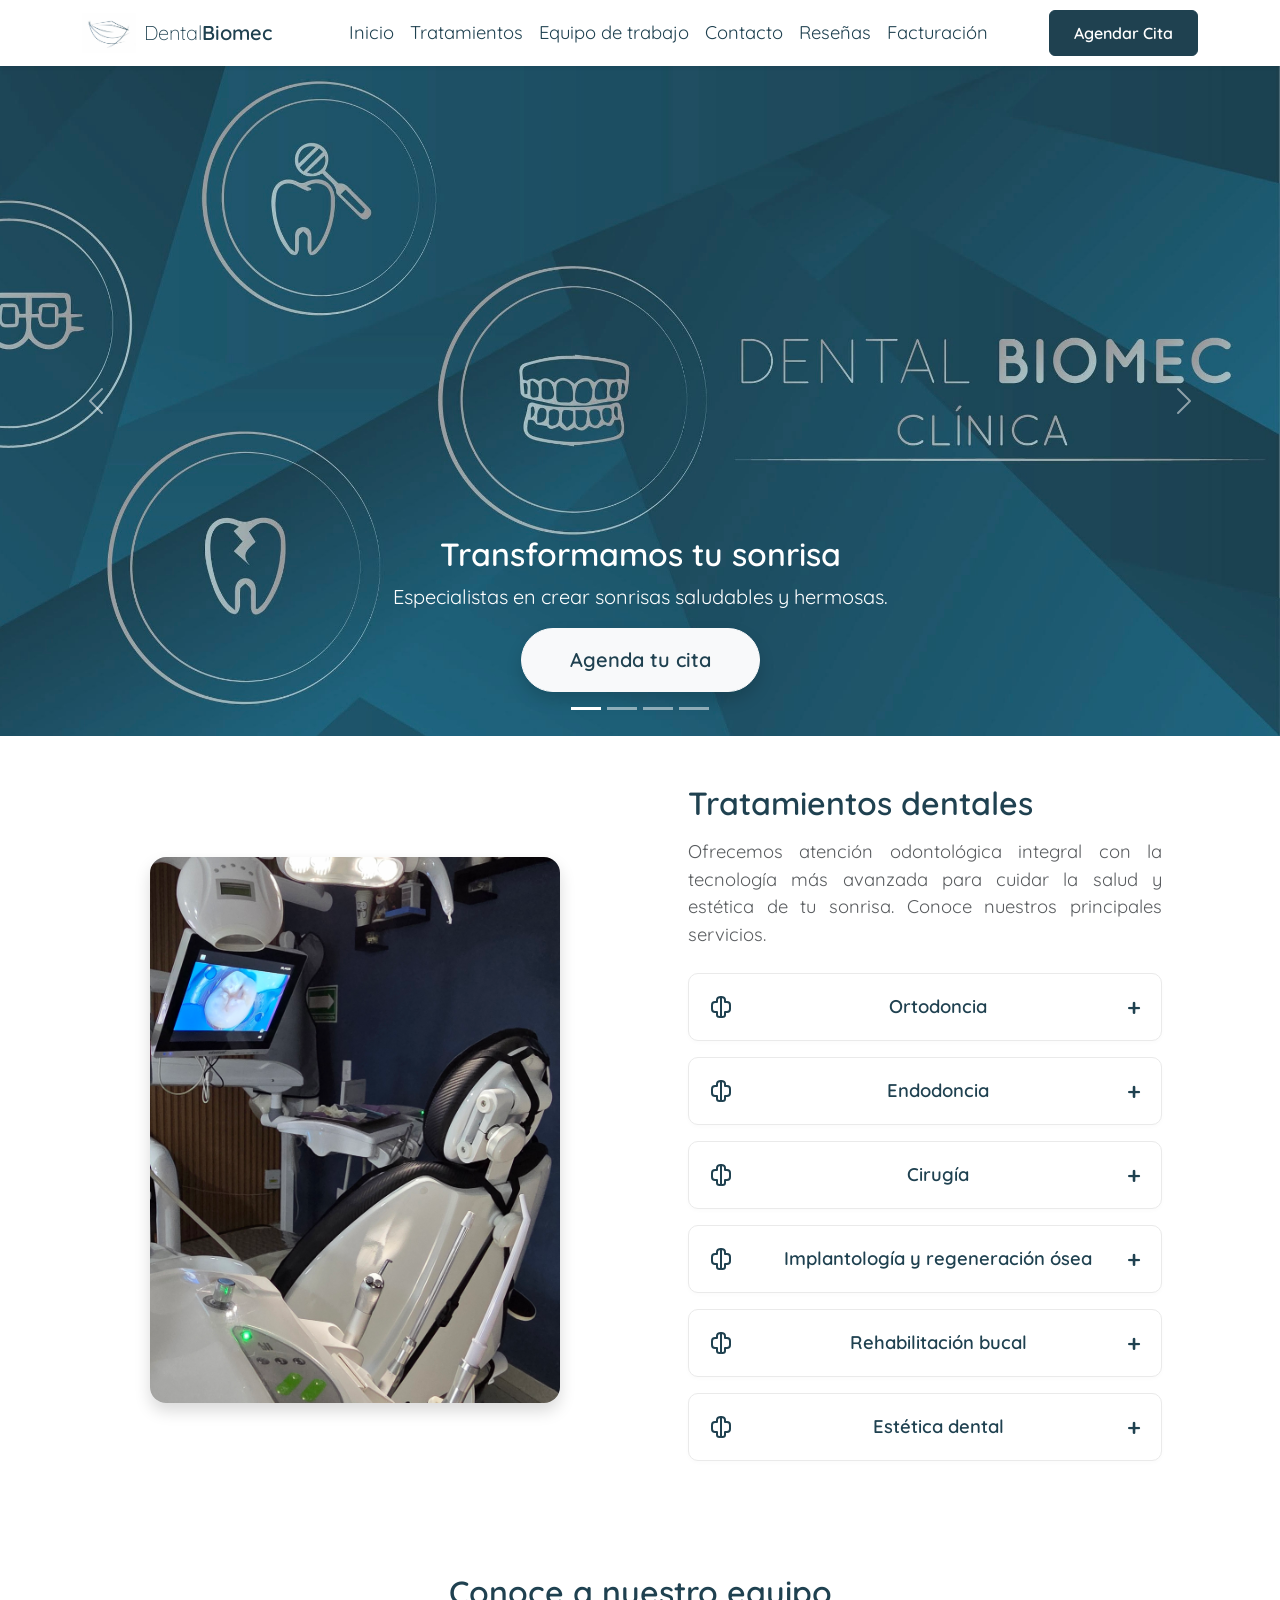
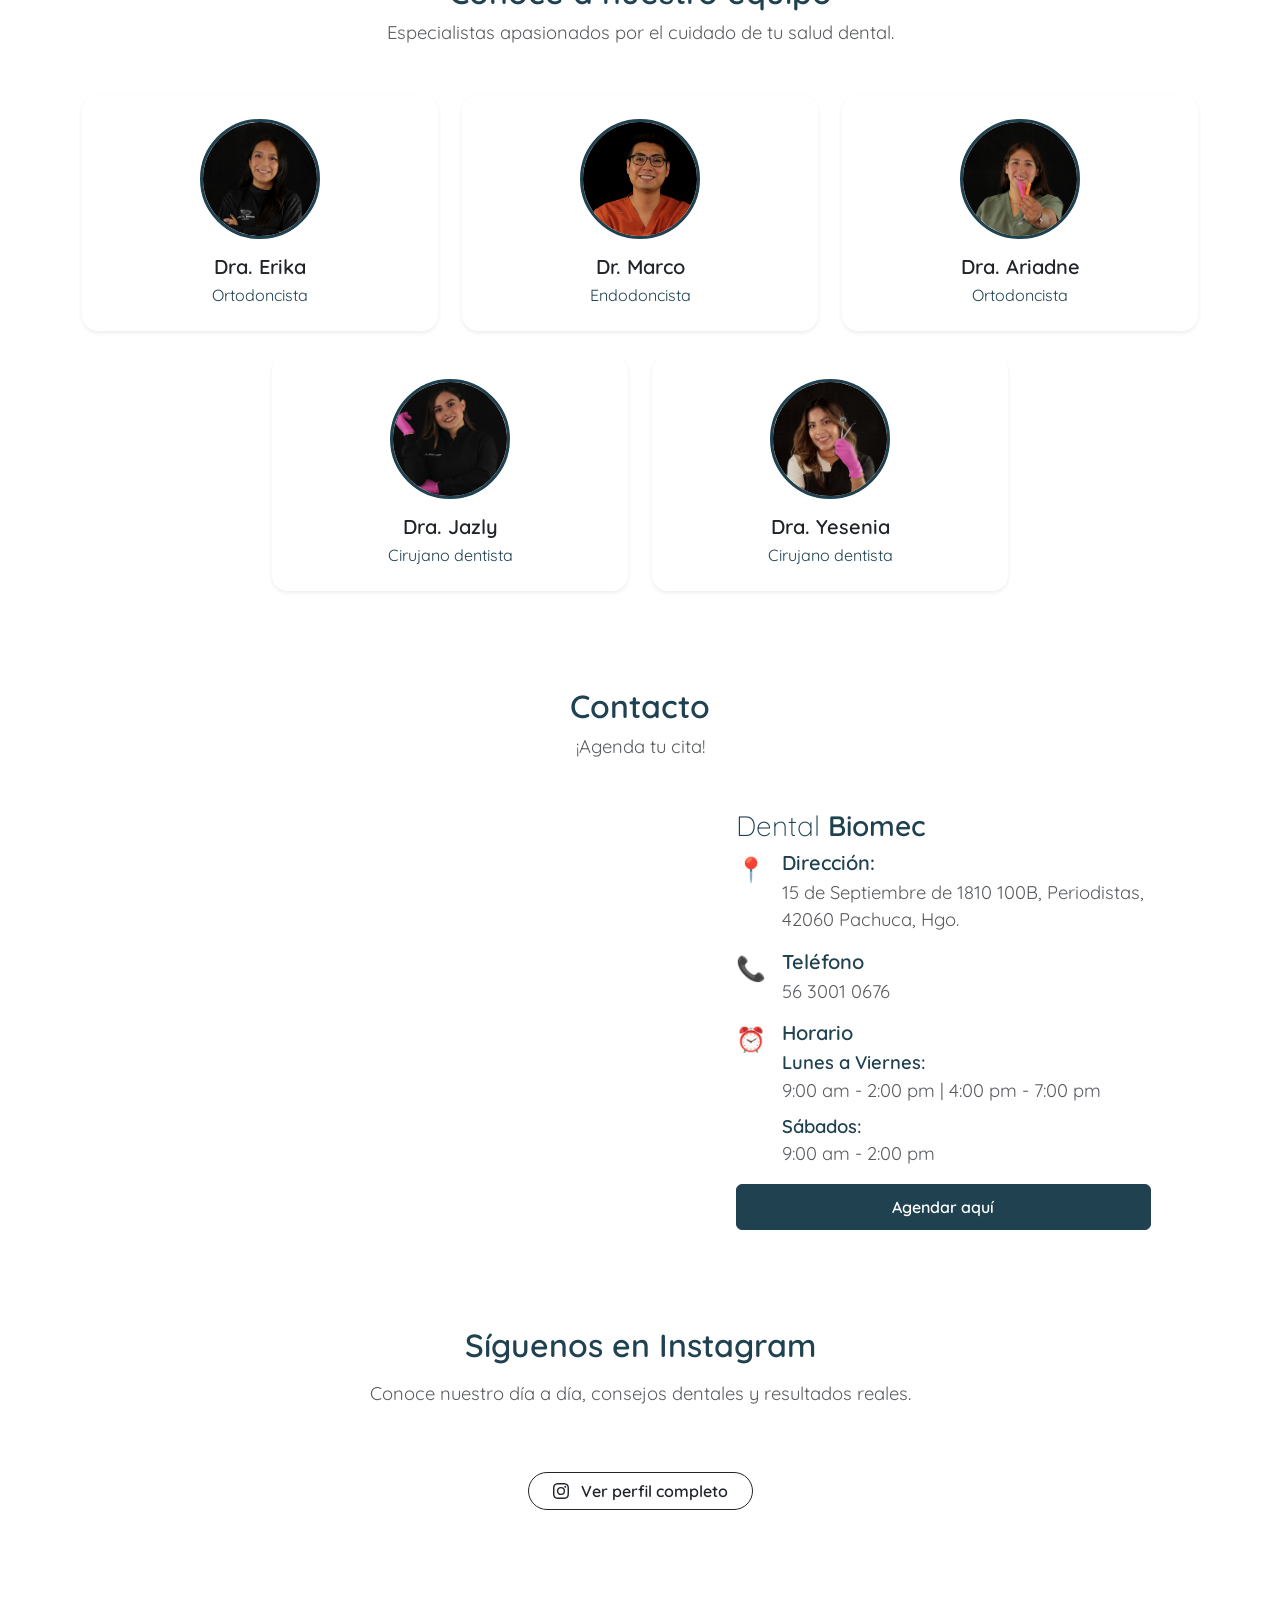
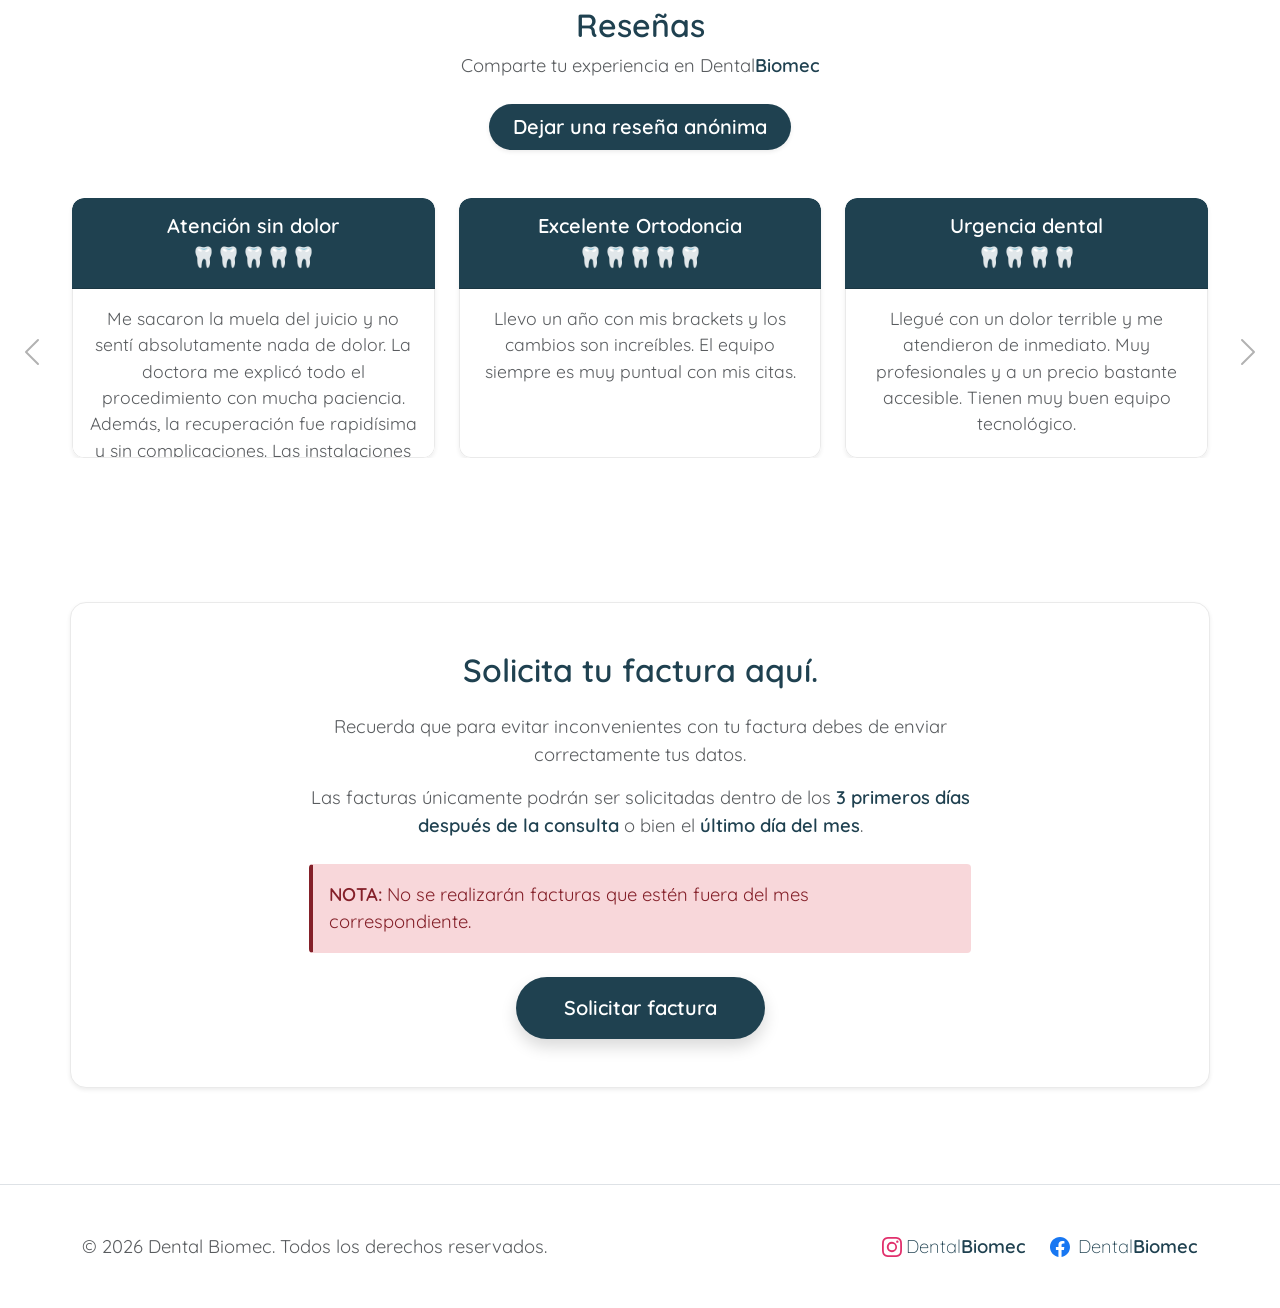
==== commit 120738c3: "fix: corrección de animación en carrusel y agregado de modal con formulario netlify" ====
--- a/index.html
+++ b/index.html
@@ -787,17 +787,20 @@
         <div class="text-center mb-5">
             <h2 class="fw-bold">Reseñas</h2>
             <p class="text-muted">Comparte tu experiencia en Dental<strong style="color: var(--texto-azul);">Biomec</strong></p>
-        </div>
+            <button type="button" class="btn btn-institucional btn-lg fw-bold px-4 rounded-pill shadow-sm mt-2" data-bs-toggle="modal" data-bs-target="#modalResena">
+                Dejar una reseña anónima
+            </button>
+        </div>
+
         <div id="carruselResenas" class="carousel slide pb-5" data-bs-ride="carousel">
             <div class="carousel-inner px-2 px-md-5">
-                <!-- Primeras 3 reseñas -->
                 <div class="carousel-item active">
                     <div class="px-4">
                         <div class="row g-4 justify-content-center">
                             <!-- Reseña 1 -->
                             <div class="col-12 col-lg-4">
                                 <div class="card tarjeta-resena shadow-sm">
-                                    <div class="card-header text-white text-center p-3">
+                                    <div class="card-header text-white text-center p-3" style="background-color: var(--texto-azul);">
                                         <h5 class="fw-bold mb-1 fs-5">Atención sin dolor</h5>
                                         <div class="fs-5">🦷🦷🦷🦷🦷</div>
                                     </div>
@@ -818,7 +821,7 @@
                             <!-- Reseña 2 -->
                             <div class="col-12 col-lg-4">
                                 <div class="card tarjeta-resena shadow-sm">
-                                    <div class="card-header text-white text-center p-3">
+                                    <div class="card-header text-white text-center p-3" style="background-color: var(--texto-azul);">
                                         <h5 class="fw-bold mb-1 fs-5">Excelente Ortodoncia</h5>
                                         <div class="fs-5">🦷🦷🦷🦷🦷</div>
                                     </div>
@@ -833,7 +836,7 @@
                             <!-- Reseña 3 -->
                             <div class="col-12 col-lg-4">
                                 <div class="card tarjeta-resena shadow-sm">
-                                    <div class="card-header text-white text-center p-3">
+                                    <div class="card-header text-white text-center p-3" style="background-color: var(--texto-azul);">
                                         <h5 class="fw-bold mb-1 fs-5">Urgencia dental</h5>
                                         <div class="fs-5">🦷🦷🦷🦷</div>
                                     </div>
@@ -849,14 +852,14 @@
                         </div>
                     </div>
                 </div>
-                <!-- Segundas 3 reseñas-->
-                 <div class="carousel-item active">
+                <!-- Segundas 3 reseñas -->
+                <div class="carousel-item">
                     <div class="px-4">
                         <div class="row g-4 justify-content-center">
-                            <!-- Reseña 1 -->
+                            <!-- Reseña 4 -->
                             <div class="col-12 col-lg-4">
                                 <div class="card tarjeta-resena shadow-sm">
-                                    <div class="card-header text-white text-center p-3">
+                                    <div class="card-header text-white text-center p-3" style="background-color: var(--texto-azul);">
                                         <h5 class="fw-bold mb-1 fs-5">Atención sin dolor</h5>
                                         <div class="fs-5">🦷🦷🦷🦷🦷</div>
                                     </div>
@@ -866,18 +869,14 @@
                                             La doctora me explicó todo el procedimiento con mucha paciencia.
                                             Además, la recuperación fue rapidísima y sin complicaciones.
                                             Las instalaciones están súper limpias, lo cual me dio mucha confianza.
-                                            Me sacaron la muela del juicio y no sentí absolutamente nada de dolor.
-                                            La doctora me explicó todo el procedimiento con mucha paciencia.
-                                            Además, la recuperación fue rapidísima y sin complicaciones.
-                                            Las instalaciones están súper limpias, lo cual me dio mucha confianza.
                                         </p>
                                     </div>
                                 </div>
                             </div>
-                            <!-- Reseña 2 -->
+                            <!-- Reseña 5 -->
                             <div class="col-12 col-lg-4">
                                 <div class="card tarjeta-resena shadow-sm">
-                                    <div class="card-header text-white text-center p-3">
+                                    <div class="card-header text-white text-center p-3" style="background-color: var(--texto-azul);">
                                         <h5 class="fw-bold mb-1 fs-5">Excelente Ortodoncia</h5>
                                         <div class="fs-5">🦷🦷🦷🦷🦷</div>
                                     </div>
@@ -889,10 +888,10 @@
                                     </div>
                                 </div>
                             </div>
-                            <!-- Reseña 3 -->
+                            <!-- Reseña 6 -->
                             <div class="col-12 col-lg-4">
                                 <div class="card tarjeta-resena shadow-sm">
-                                    <div class="card-header text-white text-center p-3">
+                                    <div class="card-header text-white text-center p-3" style="background-color: var(--texto-azul);">
                                         <h5 class="fw-bold mb-1 fs-5">Urgencia dental</h5>
                                         <div class="fs-5">🦷🦷🦷🦷</div>
                                     </div>
@@ -909,6 +908,7 @@
                     </div>
                 </div>
             </div>
+
             <!-- Controles del carrusel -->
             <button class="carousel-control-prev" type="button" data-bs-target="#carruselResenas" data-bs-slide="prev" style="width: 5%;">
                 <span class="carousel-control-prev-icon" style="filter: invert(60%);" aria-hidden="true"></span>
@@ -920,6 +920,49 @@
             </button>
         </div>
     </section>
+
+    <!-- MODAL CON EL FORMULARIO PARA NETLIFY -->
+    <div class="modal fade" id="modalResena" tabindex="-1" aria-labelledby="modalResenaLabel" aria-hidden="true">
+        <div class="modal-dialog modal-dialog-centered">
+            <div class="modal-content rounded-4 border-0">
+                <div class="modal-header border-0 text-white" style="background-color: var(--texto-azul); border-radius: 1rem 1rem 0 0;">
+                    <h5 class="modal-title fw-bold" id="modalResenaLabel">Compártenos tu experiencia</h5>
+                    <button type="button" class="btn-close btn-close-white" data-bs-dismiss="modal" aria-label="Close"></button>
+                </div>
+                
+                <div class="modal-body p-4">
+                    <form name="resenas-clinica" method="POST" data-netlify="true">
+                        
+                        <div class="mb-3">
+                            <label for="calificacion" class="form-label fw-bold">Calificación</label>
+                            <select class="form-select" id="calificacion" name="calificacion" required>
+                                <option value="5">★★★★★ (Excelente)</option>
+                                <option value="4">★★★★☆ (Muy bueno)</option>
+                                <option value="3">★★★☆☆ (Bueno)</option>
+                                <option value="2">★★☆☆☆ (Regular)</option>
+                                <option value="1">★☆☆☆☆ (Malo)</option>
+                            </select>
+                        </div>
+
+                        <!-- Nuevo campo para el título de la reseña -->
+                        <div class="mb-3">
+                            <label for="titulo" class="form-label fw-bold">Título breve</label>
+                            <input type="text" class="form-control" id="titulo" name="titulo" placeholder="Ej. Atención sin dolor" required>
+                        </div>
+
+                        <div class="mb-4">
+                            <label for="comentario" class="form-label fw-bold">Tu reseña detallada (anónima)</label>
+                            <textarea class="form-control" id="comentario" name="comentario" rows="4" placeholder="Escribe aquí tu experiencia..." required></textarea>
+                        </div>
+
+                        <div class="d-grid">
+                            <button type="submit" class="btn btn-institucional btn-lg fw-bold rounded-pill">Enviar Reseña</button>
+                        </div>
+                    </form>
+                </div>
+            </div>
+        </div>
+    </div>
 
     <!-- Facturación -->
     <section id="facturacion" class="py-5" style="background-color: var(--fondo-blanco);">
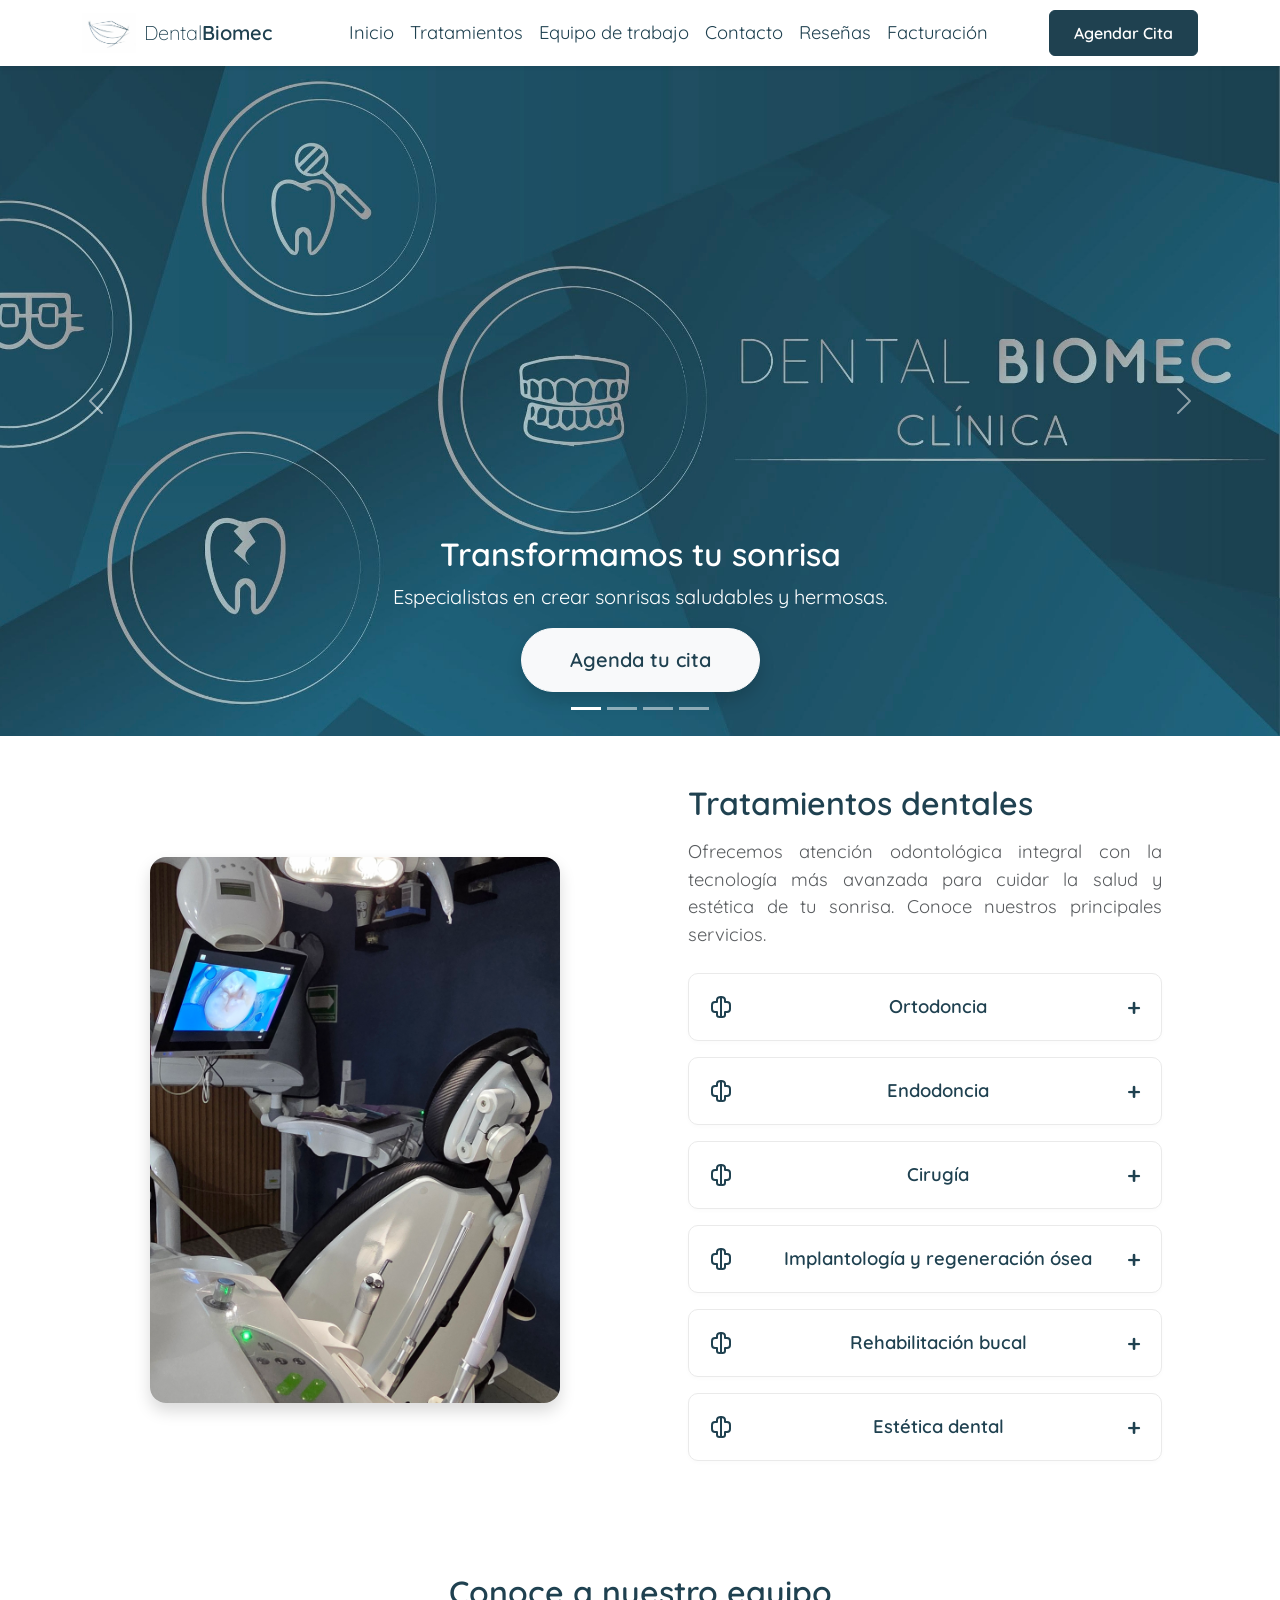
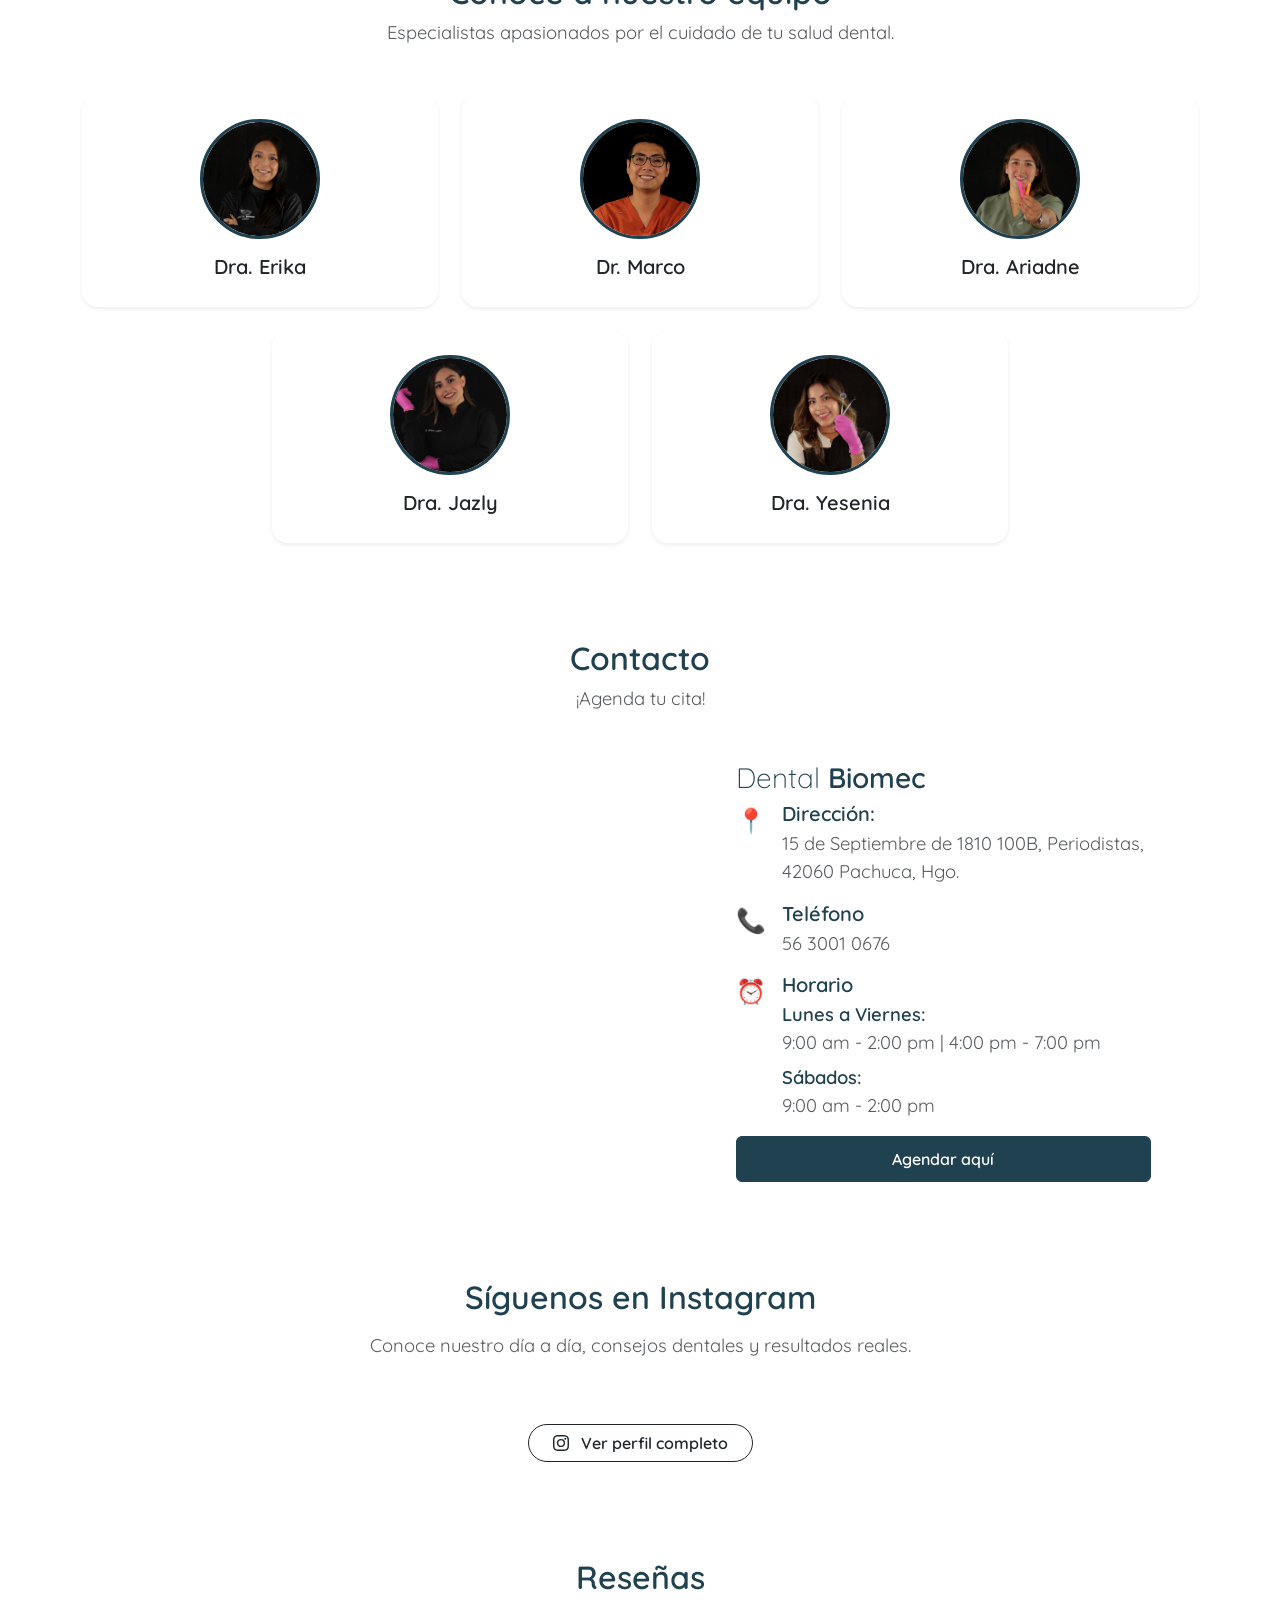
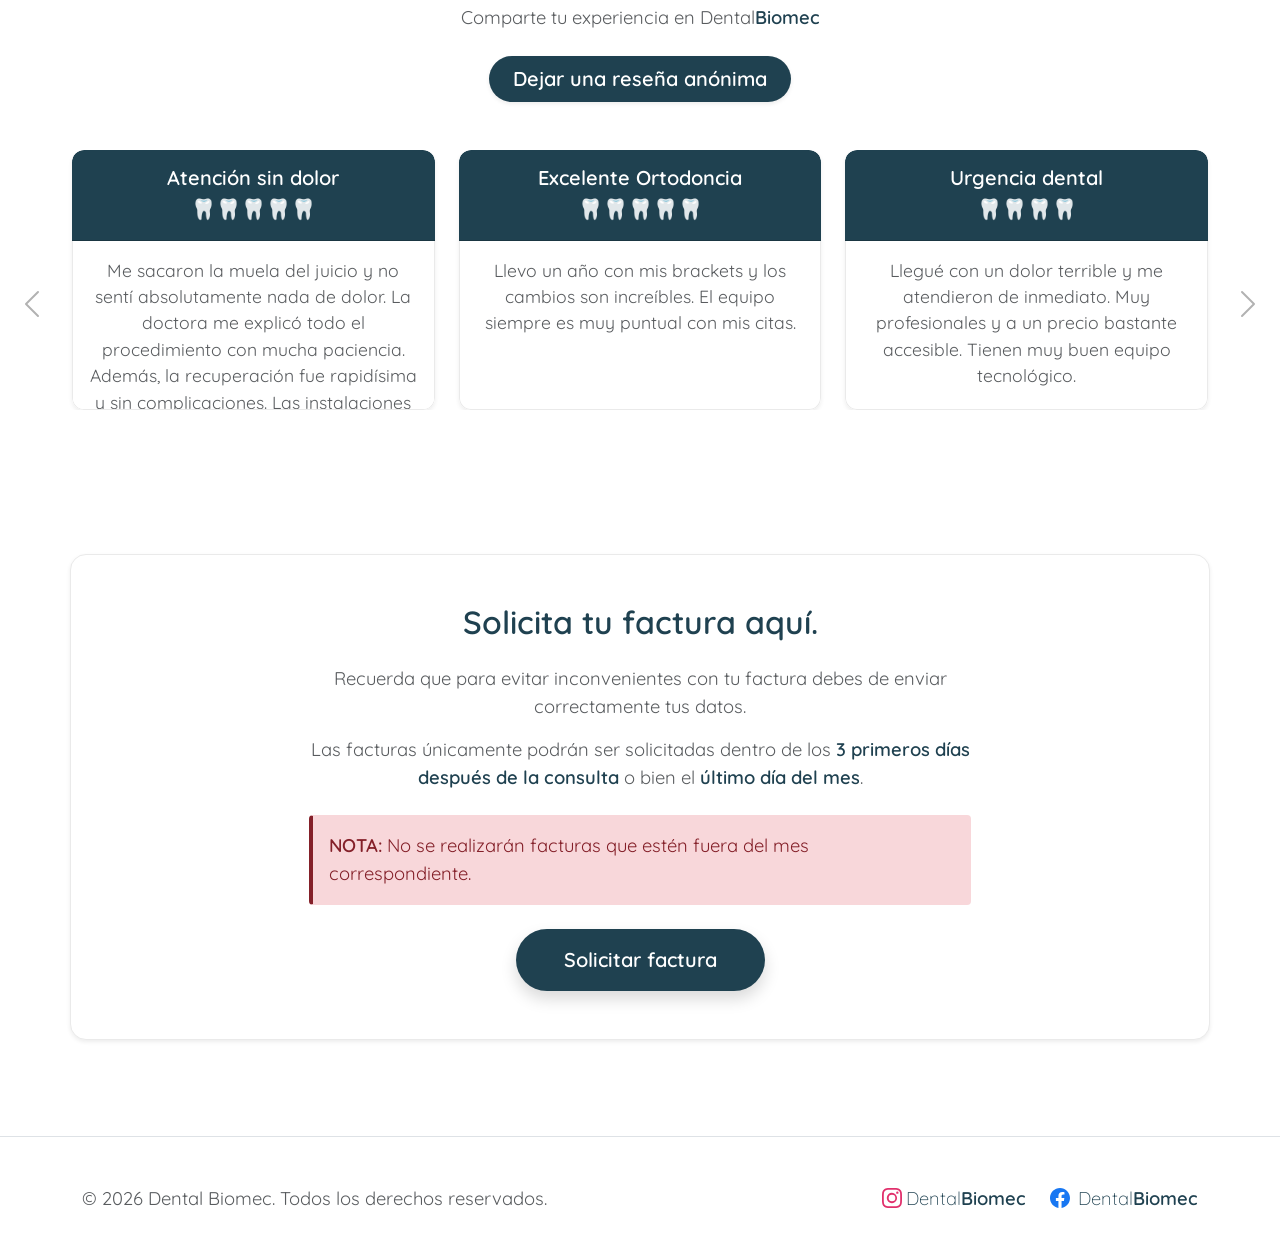
==== commit b859d352: "fix: se eliminó información de los doctores" ====
--- a/index.html
+++ b/index.html
@@ -17,7 +17,7 @@
 <body>
 
     <!-- NavBar -->
-    <nav class="navbar navbar-expand-lg bg-light sticky-top shadow-sm">
+    <nav class="navbar navbar-expand-lg sticky-top shadow-sm">
         <div class="container">
             <a class="navbar-brand fw-bold d-flex align-items-center" href="#">
                 <img src="assets/Cubrebocas1.jpg" alt="Logo Dental Biomec" height="40" class="me-2">
@@ -530,7 +530,6 @@
                         <img src="assets/fotoDr1.jpg" class="rounded-circle mx-auto mb-3 border border-3" alt="Dra. Erika" style="width: 120px; height: 120px; object-fit: cover; border-color: var(--azul-logo) !important;">
                         <div class="card-body p-0">
                             <h5 class="fw-bold mb-1">Dra. Erika</h5>
-                            <p class="text-detalle small mb-0">Ortodoncista</p>
                         </div>
                     </div>
                 </div>
@@ -540,7 +539,6 @@
                         <img src="assets/fotoDr2.jpeg" class="rounded-circle mx-auto mb-3 border border-3" alt="Dr. Marco" style="width: 120px; height: 120px; object-fit: cover; border-color: var(--azul-logo) !important;">
                         <div class="card-body p-0">
                             <h5 class="fw-bold mb-1">Dr. Marco</h5>
-                            <p class="text-detalle small mb-0">Endodoncista</p>
                         </div>
                     </div>
                 </div>
@@ -550,7 +548,6 @@
                         <img src="assets/fotoDr3.jpg" class="rounded-circle mx-auto mb-3 border border-3" alt="Dra. Ariadne" style="width: 120px; height: 120px; object-fit: cover; border-color: var(--azul-logo) !important;">
                         <div class="card-body p-0">
                             <h5 class="fw-bold mb-1">Dra. Ariadne</h5>
-                            <p class="text-detalle small mb-0">Ortodoncista</p>
                         </div>
                     </div>
                 </div>
@@ -560,7 +557,6 @@
                         <img src="assets/fotoDr4.jpg" class="rounded-circle mx-auto mb-3 border border-3" alt="Dra. Yaz" style="width: 120px; height: 120px; object-fit: cover; border-color: var(--azul-logo) !important;">
                         <div class="card-body p-0">
                             <h5 class="fw-bold mb-1">Dra. Jazly</h5>
-                            <p class="text-detalle small mb-0">Cirujano dentista</p>
                         </div>
                     </div>
                 </div>
@@ -570,7 +566,6 @@
                         <img src="assets/fotoDr5.jpg" class="rounded-circle mx-auto mb-3 border border-3" alt="Dra. Yesi" style="width: 120px; height: 120px; object-fit: cover; border-color: var(--azul-logo) !important;">
                         <div class="card-body p-0">
                             <h5 class="fw-bold mb-1">Dra. Yesenia</h5>
-                            <p class="text-detalle small mb-0">Cirujano dentista</p>
                         </div>
                     </div>
                 </div>
@@ -767,7 +762,6 @@
             <p class="text-muted mb-5">Conoce nuestro día a día, consejos dentales y resultados reales.</p>
             
             <div class="instagram-widget-container">
-                <script src="https://elfsightcdn.com/platform.js" async></script>
                 <div class="elfsight-app-8bc33b13-b11e-4a7f-b3c0-52897b79090a" data-elfsight-app-lazy></div>
             </div>
             
@@ -800,7 +794,7 @@
                             <!-- Reseña 1 -->
                             <div class="col-12 col-lg-4">
                                 <div class="card tarjeta-resena shadow-sm">
-                                    <div class="card-header text-white text-center p-3" style="background-color: var(--texto-azul);">
+                                    <div class="card-header text-white text-center p-3">
                                         <h5 class="fw-bold mb-1 fs-5">Atención sin dolor</h5>
                                         <div class="fs-5">🦷🦷🦷🦷🦷</div>
                                     </div>
@@ -821,7 +815,7 @@
                             <!-- Reseña 2 -->
                             <div class="col-12 col-lg-4">
                                 <div class="card tarjeta-resena shadow-sm">
-                                    <div class="card-header text-white text-center p-3" style="background-color: var(--texto-azul);">
+                                    <div class="card-header text-white text-center p-3">
                                         <h5 class="fw-bold mb-1 fs-5">Excelente Ortodoncia</h5>
                                         <div class="fs-5">🦷🦷🦷🦷🦷</div>
                                     </div>
@@ -836,7 +830,7 @@
                             <!-- Reseña 3 -->
                             <div class="col-12 col-lg-4">
                                 <div class="card tarjeta-resena shadow-sm">
-                                    <div class="card-header text-white text-center p-3" style="background-color: var(--texto-azul);">
+                                    <div class="card-header text-white text-center p-3">
                                         <h5 class="fw-bold mb-1 fs-5">Urgencia dental</h5>
                                         <div class="fs-5">🦷🦷🦷🦷</div>
                                     </div>
@@ -859,7 +853,7 @@
                             <!-- Reseña 4 -->
                             <div class="col-12 col-lg-4">
                                 <div class="card tarjeta-resena shadow-sm">
-                                    <div class="card-header text-white text-center p-3" style="background-color: var(--texto-azul);">
+                                    <div class="card-header text-white text-center p-3">
                                         <h5 class="fw-bold mb-1 fs-5">Atención sin dolor</h5>
                                         <div class="fs-5">🦷🦷🦷🦷🦷</div>
                                     </div>
@@ -876,7 +870,7 @@
                             <!-- Reseña 5 -->
                             <div class="col-12 col-lg-4">
                                 <div class="card tarjeta-resena shadow-sm">
-                                    <div class="card-header text-white text-center p-3" style="background-color: var(--texto-azul);">
+                                    <div class="card-header text-white text-center p-3">
                                         <h5 class="fw-bold mb-1 fs-5">Excelente Ortodoncia</h5>
                                         <div class="fs-5">🦷🦷🦷🦷🦷</div>
                                     </div>
@@ -891,7 +885,7 @@
                             <!-- Reseña 6 -->
                             <div class="col-12 col-lg-4">
                                 <div class="card tarjeta-resena shadow-sm">
-                                    <div class="card-header text-white text-center p-3" style="background-color: var(--texto-azul);">
+                                    <div class="card-header text-white text-center p-3">
                                         <h5 class="fw-bold mb-1 fs-5">Urgencia dental</h5>
                                         <div class="fs-5">🦷🦷🦷🦷</div>
                                     </div>
@@ -921,7 +915,7 @@
         </div>
     </section>
 
-    <!-- MODAL CON EL FORMULARIO PARA NETLIFY -->
+    <!-- Modal de Reseñas -->
     <div class="modal fade" id="modalResena" tabindex="-1" aria-labelledby="modalResenaLabel" aria-hidden="true">
         <div class="modal-dialog modal-dialog-centered">
             <div class="modal-content rounded-4 border-0">
@@ -931,7 +925,7 @@
                 </div>
                 
                 <div class="modal-body p-4">
-                    <form name="resenas-clinica" method="POST" data-netlify="true">
+                    <form id="formResenas" name="resenas-clinica" method="POST" data-netlify="true">
                         
                         <div class="mb-3">
                             <label for="calificacion" class="form-label fw-bold">Calificación</label>
@@ -959,6 +953,25 @@
                             <button type="submit" class="btn btn-institucional btn-lg fw-bold rounded-pill">Enviar Reseña</button>
                         </div>
                     </form>
+                </div>
+            </div>
+        </div>
+    </div>
+    <!-- Modal de envío exitoso de comentario -->
+    <div class="modal fade" id="modalExito" tabindex="-1" aria-hidden="true">
+        <div class="modal-dialog modal-dialog-centered">
+            <div class="modal-content rounded-4 border-0 p-4 text-center">
+                <div class="modal-body">
+                    <div class="mb-3">
+                        <span style="font-size: 4rem;">🦷</span>
+                    </div>
+                    <h2 class="fw-bold mb-3" style="color: var(--texto-azul);">¡Gracias por tu reseña!</h2>
+                    <p class="text-muted mb-4" style="font-size: 1.1rem;">
+                        Tu opinión es muy importante para nosotros y nos ayuda a seguir mejorando nuestro servicio.
+                    </p>
+                    <button type="button" class="btn btn-institucional btn-lg fw-bold px-4 rounded-pill" data-bs-dismiss="modal">
+                        Cerrar
+                    </button>
                 </div>
             </div>
         </div>
@@ -1011,5 +1024,6 @@
     <!-- Bootstrap 5 (Necesario para el menú móvil) -->
     <script src="https://cdn.jsdelivr.net/npm/bootstrap@5.3.2/dist/js/bootstrap.bundle.min.js"></script>
     <script src="js/app.js"></script>
+    <script src="https://elfsightcdn.com/platform.js" async></script>
 </body>
 </html>
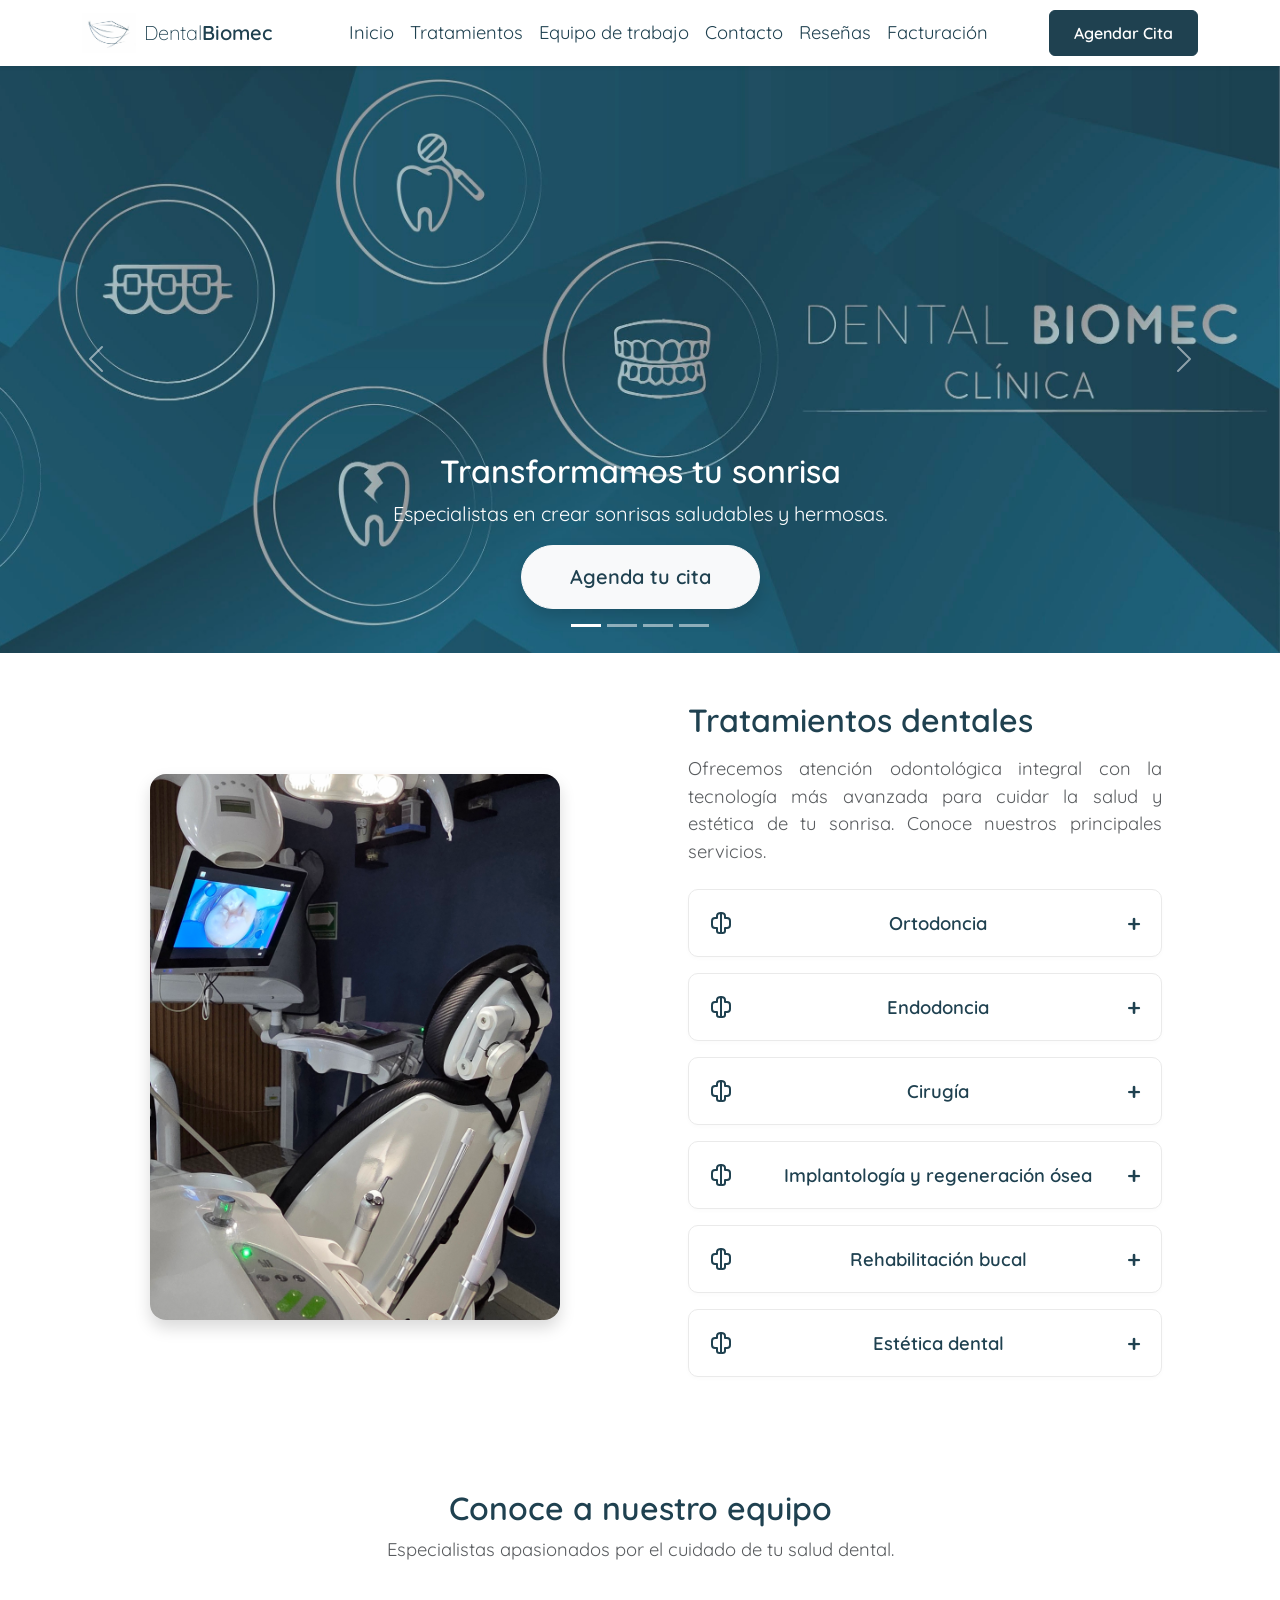
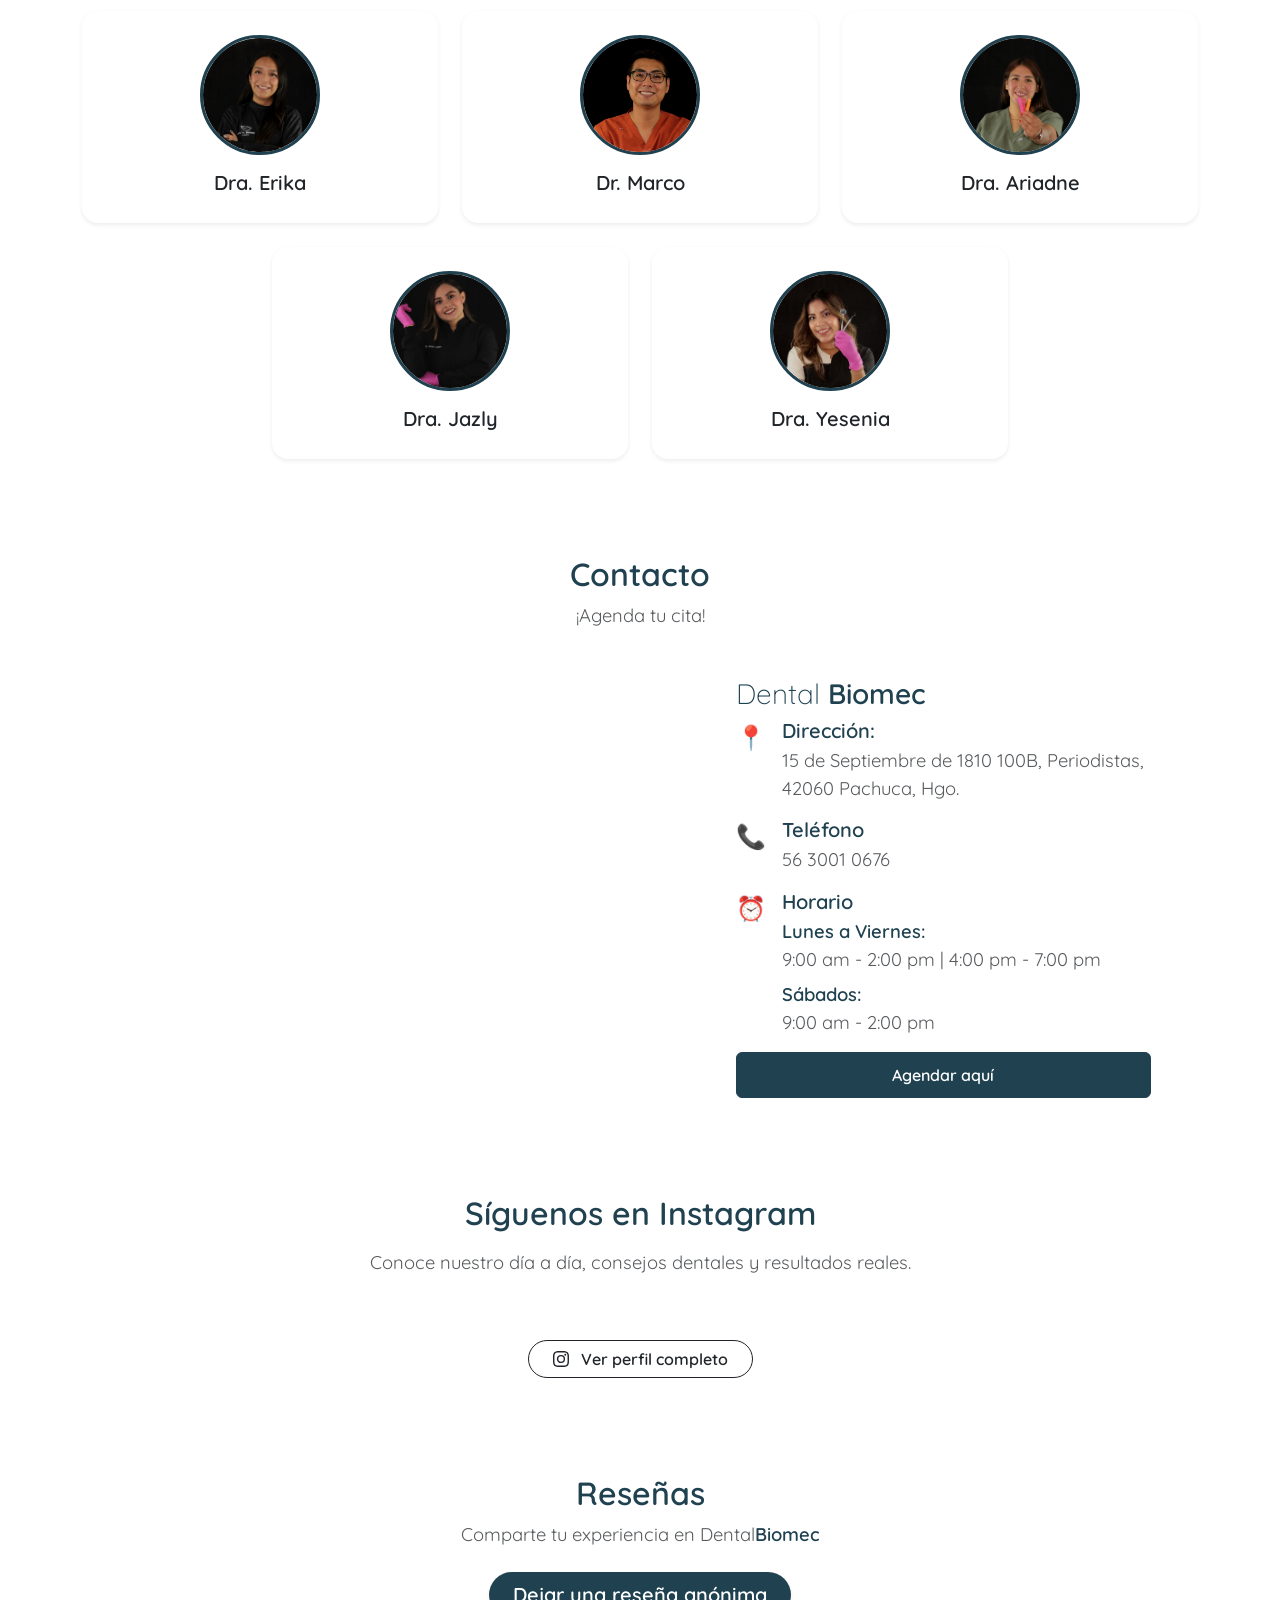
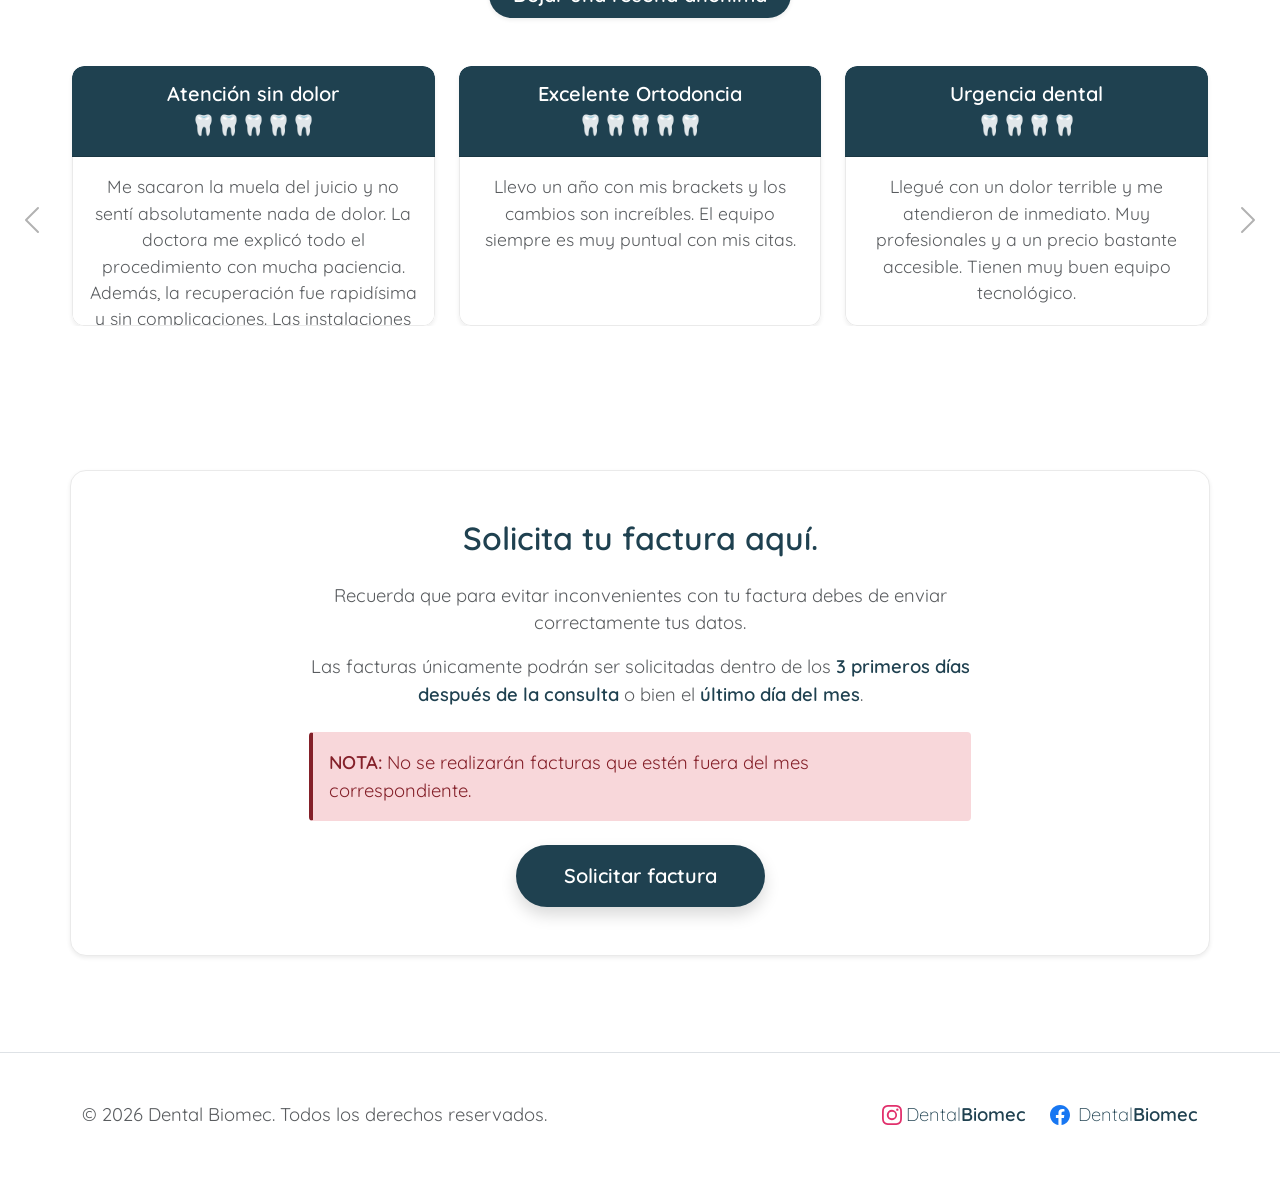
==== commit 200d9e79: "feat: migracion de diseño final del hero hacia rama de ajustes" ====
--- a/index.html
+++ b/index.html
@@ -57,7 +57,7 @@
                 <div class="carousel-item active">
                     <picture>
                         <source media="(max-width: 768px)" srcset="assets/hero1-movil.jpg">
-                        <img src="assets/hero1-escritorio.jpg" class="d-block w-100 media-carrusel" alt="Dental Biomec">
+                        <img src="assets/hero1-escritorio.jpg" class="d-block w-100 media-carrusel" alt="Dental Biomec" style="aspect-ratio:  1200 / 550;object-fit: cover;">
                     </picture>
                     <div class="carousel-caption d-flex flex-column justify-content-end align-items-center h-100" style="padding-bottom: 0.5rem;">
                         <h2 class="fw-bold text-white mb-2 d-none d-md-block">Transformamos tu sonrisa</h2>
@@ -70,7 +70,7 @@
                 <!-- Slide 2 -->
                 <div class="carousel-item">
                     <video src="assets/hero2-movil.mp4" class="d-block w-100 d-md-none media-carrusel" autoplay loop muted playsinline></video>
-                    <video src="assets/hero2-escritorio.mp4" class="d-block w-100 d-none d-md-block" autoplay loop muted playsinline style="aspect-ratio:  1200 / 628;object-fit: cover;"></video>
+                    <video src="assets/hero2-escritorio.mp4" class="d-block w-100 d-none d-md-block" autoplay loop muted playsinline style="aspect-ratio:  1200 / 550;object-fit: cover;"></video>
                     <a href="https://api.whatsapp.com/send?phone=525630010676&text=Hola!%0AQuiero%20informaci%C3%B3n%20sobre%20la%20promoci%C3%B3n%20de%20Limpieza%20Dental." target="_blank" class="stretched-link"></a>
                     <div class="carousel-caption d-none d-md-block" style="bottom: 12%;">
                         <span class="btn btn-light btn-lg fw-bold px-5 py-3 rounded-pill shadow">Información</span>
@@ -79,7 +79,7 @@
                 <!-- Slide 3 -->
                 <div class="carousel-item">
                     <video src="assets/hero3-movil.mp4" class="d-block w-100 d-md-none media-carrusel" autoplay loop muted playsinline></video>
-                    <video src="assets/hero3-escritorio.mp4" class="d-block w-100 d-none d-md-block" autoplay loop muted playsinline style="aspect-ratio:  1200 / 628;object-fit: cover;"></video>
+                    <video src="assets/hero3-escritorio.mp4" class="d-block w-100 d-none d-md-block" autoplay loop muted playsinline style="aspect-ratio:  1200 / 550;object-fit: cover;"></video>
                     <a href="https://api.whatsapp.com/send?phone=525630010676&text=Hola!%0AQuiero%20informaci%C3%B3n%20sobre%20la%20promoci%C3%B3n%20de%20la%20Cirug%C3%ADa%20de%203er%20Molar." target="_blank" class="stretched-link"></a>
                     <div class="carousel-caption d-none d-md-block" style="bottom: 10%;">
                         <span class="btn btn-light btn-lg fw-bold px-5 py-3 rounded-pill shadow">Información</span>
@@ -88,7 +88,7 @@
                 <!-- Slide 4 -->
                 <div class="carousel-item">
                     <video src="assets/hero4-movil.mp4" class="d-block w-100 d-md-none media-carrusel" autoplay loop muted playsinline></video>
-                    <video src="assets/hero4-escritorio.mp4" class="d-block w-100 d-none d-md-block" autoplay loop muted playsinline style="aspect-ratio:  1200 / 628;object-fit: cover;"></video>
+                    <video src="assets/hero4-escritorio.mp4" class="d-block w-100 d-none d-md-block" autoplay loop muted playsinline style="aspect-ratio:  1200 / 550;object-fit: cover;"></video>
                     <a href="https://api.whatsapp.com/send?phone=525630010676&text=Hola!%0AQuiero%20informaci%C3%B3n%20sobre%20la%20promoci%C3%B3n%20de%20Ortodoncia." target="_blank" class="stretched-link"></a>
                     <div class="carousel-caption d-none d-md-block" style="bottom: 18%; margin-left: 7%;">
                         <span class="btn btn-light btn-lg fw-bold px-4 py-2 rounded-pill shadow">Información</span>
--- a/css/style.css
+++ b/css/style.css
@@ -253,7 +253,7 @@
    Tamaño para la imagen del Hero en Celulares
    ========================================= */
     .media-carrusel {
-        aspect-ratio: 11 / 8;
+        aspect-ratio: 1080 / 1350;
         object-fit: cover;
         width: 100%;
     }
@@ -263,8 +263,10 @@
    ========================================= */
     @media (min-width: 768px) {
         .media-carrusel {
-            aspect-ratio: 1200 / 628;
-            max-height: 80%;
+            aspect-ratio: 1200 / 550;
+            max-height: 80vh;
+            object-fit: contain;
+            background-color: #f8f9fa;
         }
     }
 
@@ -306,3 +308,16 @@
     background-color: #cbd5e1;
     border-radius: 10px;
    }
+
+   /* =========================================
+    Hover Hero
+    ========================================= */
+    .carousel-item img,
+    .carousel-item video {
+        transition: transform 0.5s ease-in-out;
+    }
+
+    .carousel-item:hover img,
+    .carousel-item:hover video {
+        transform: scale(1.04); 
+    }
